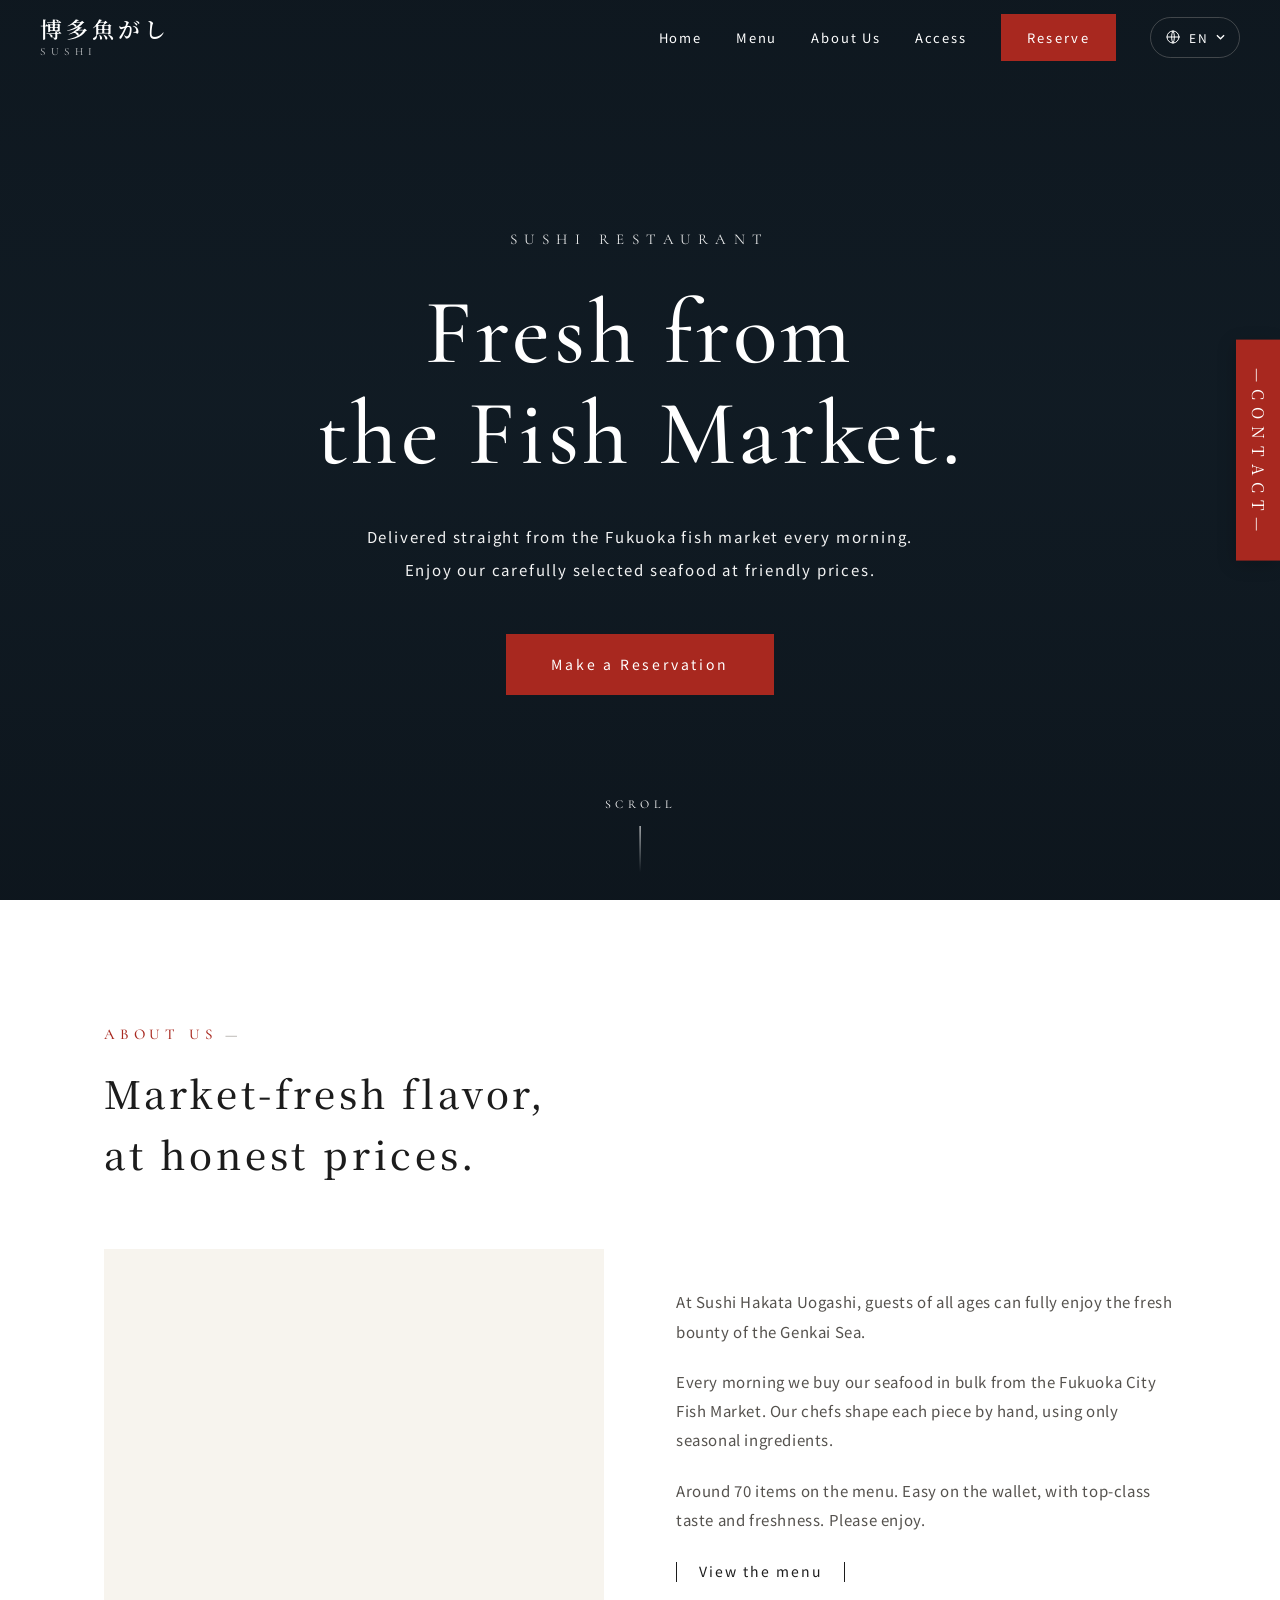
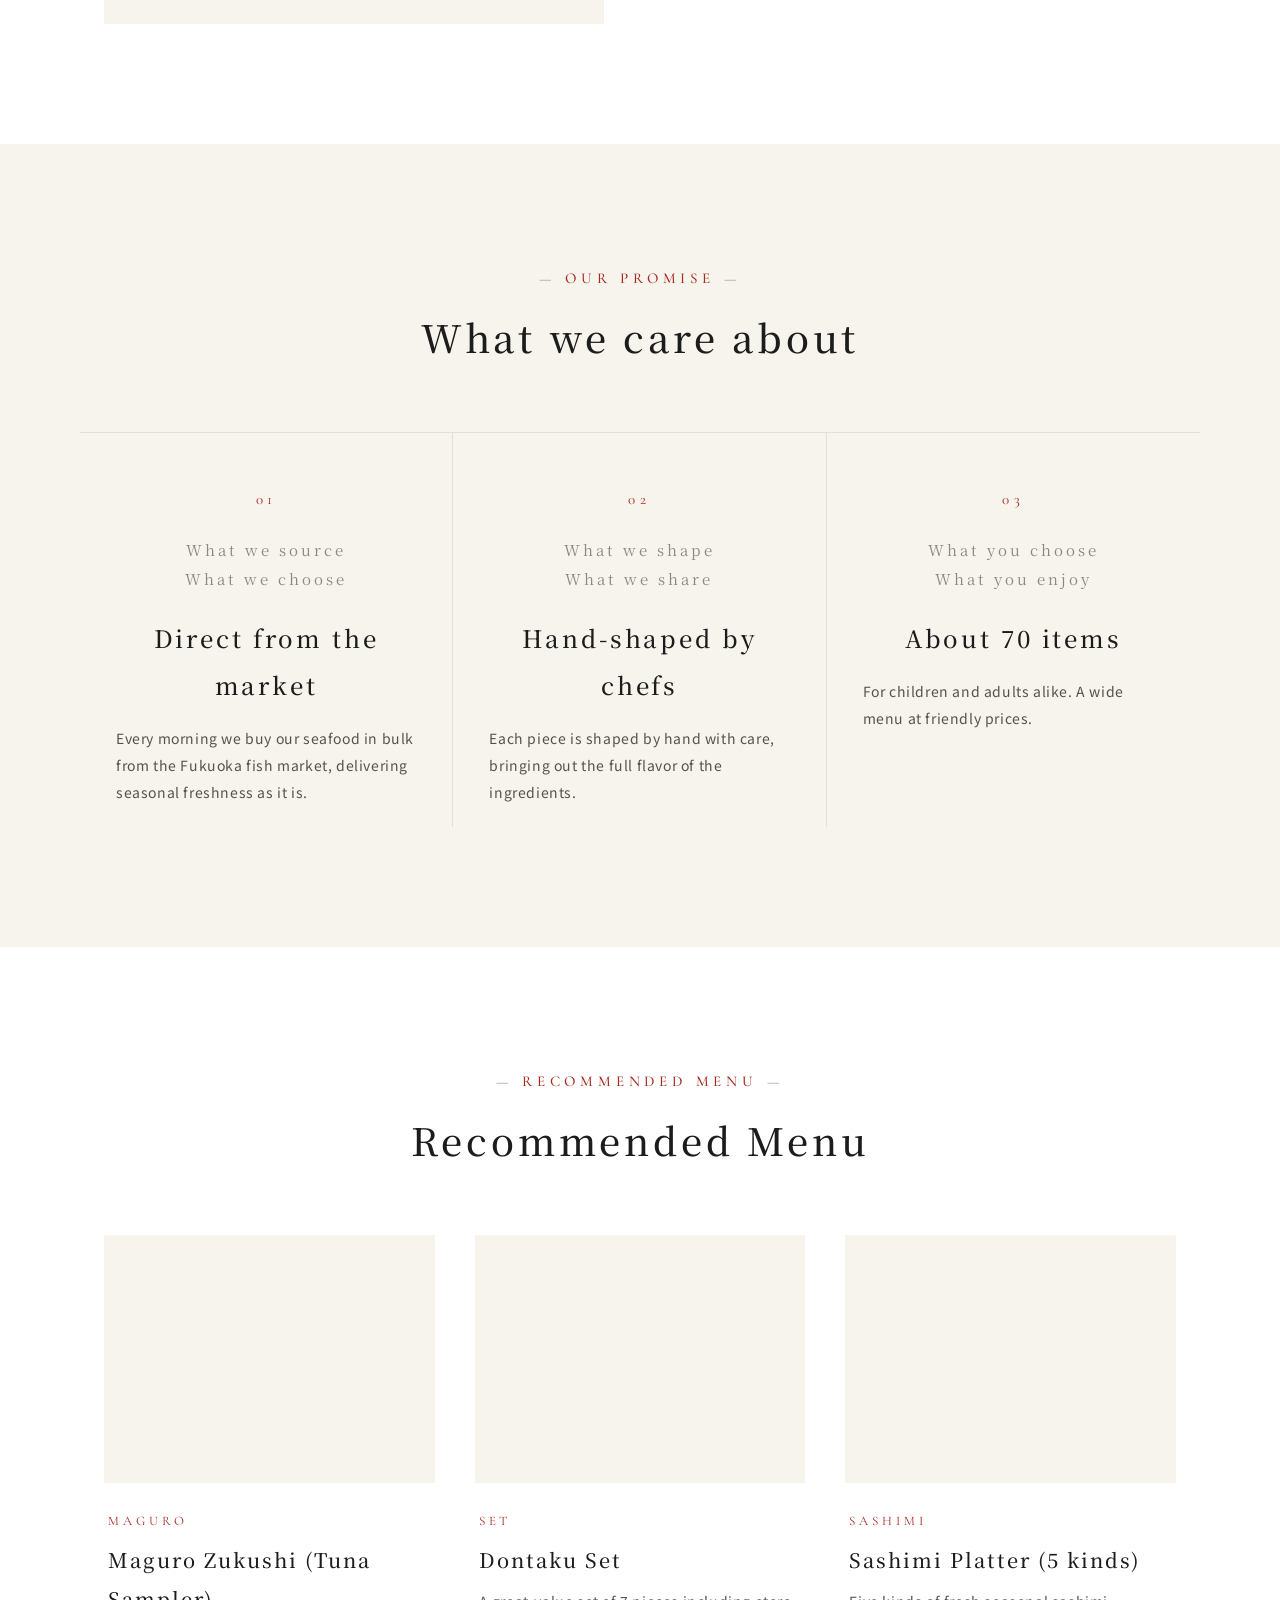
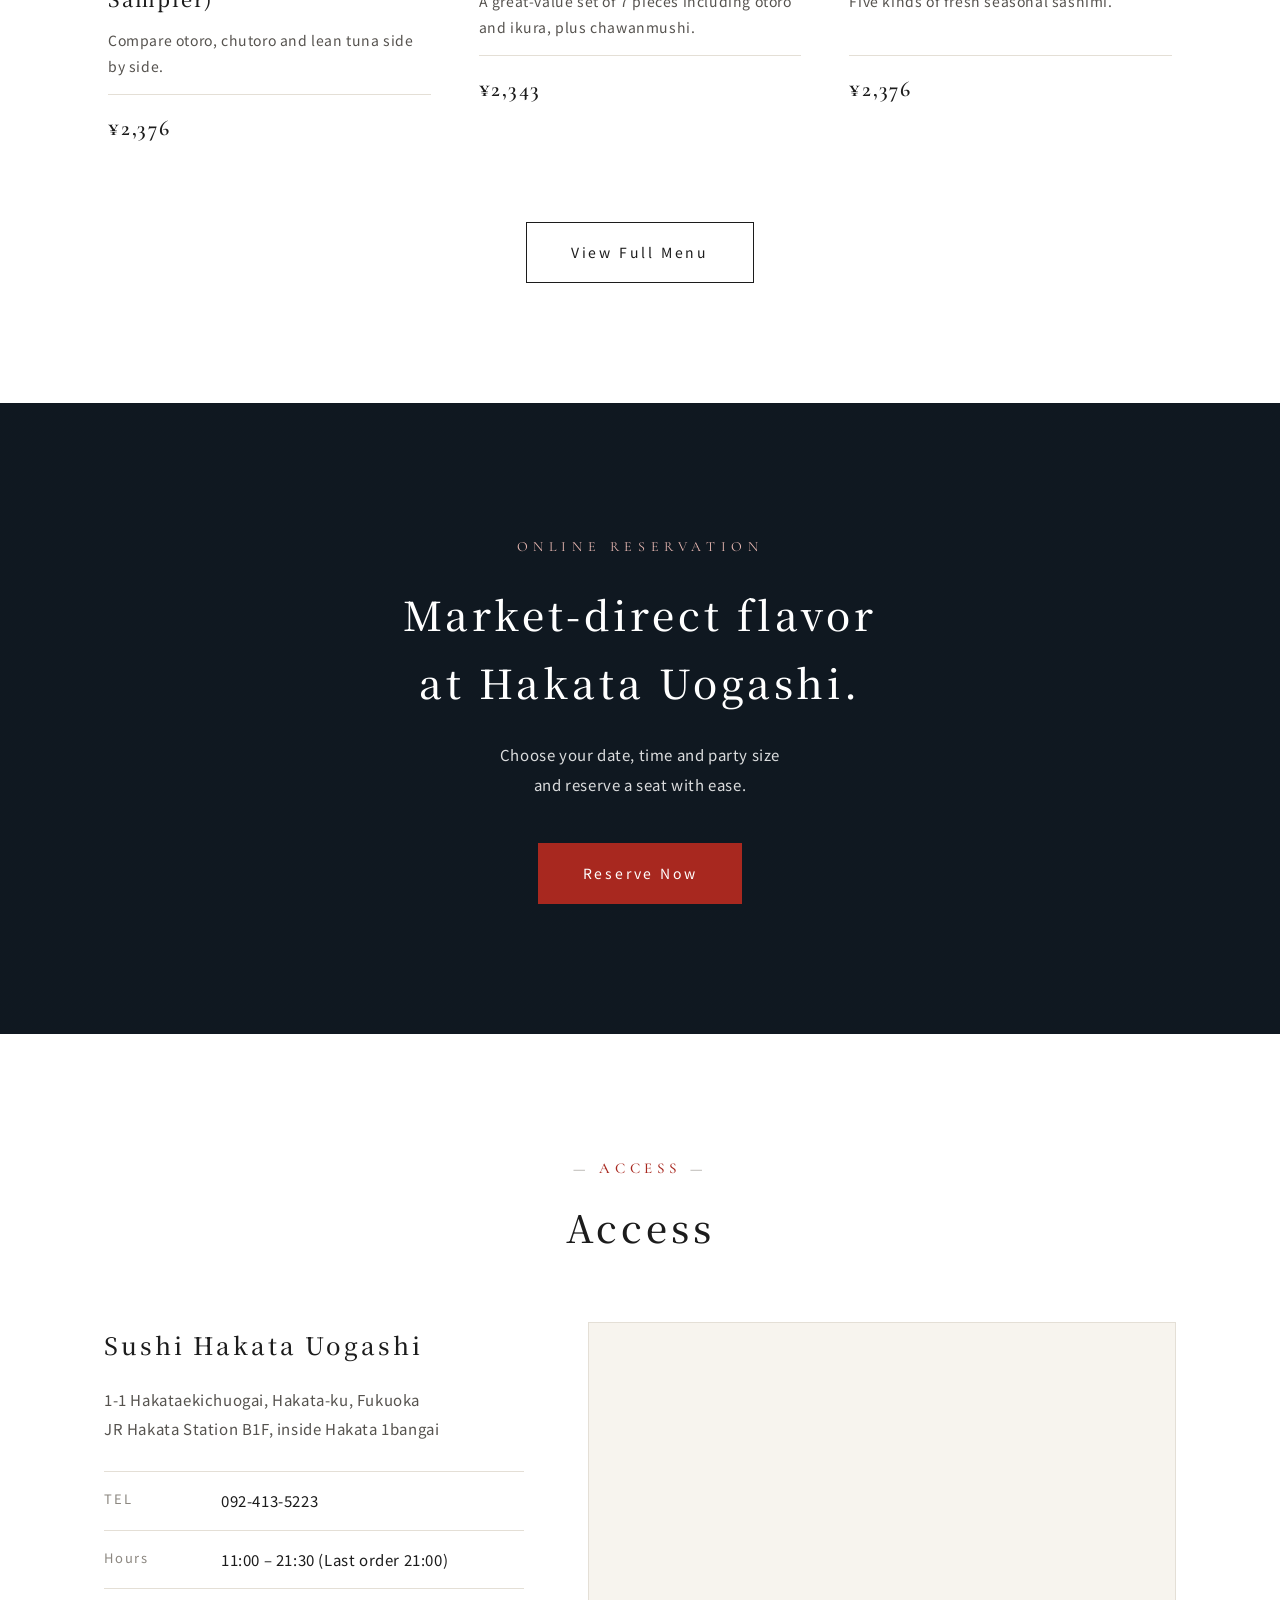
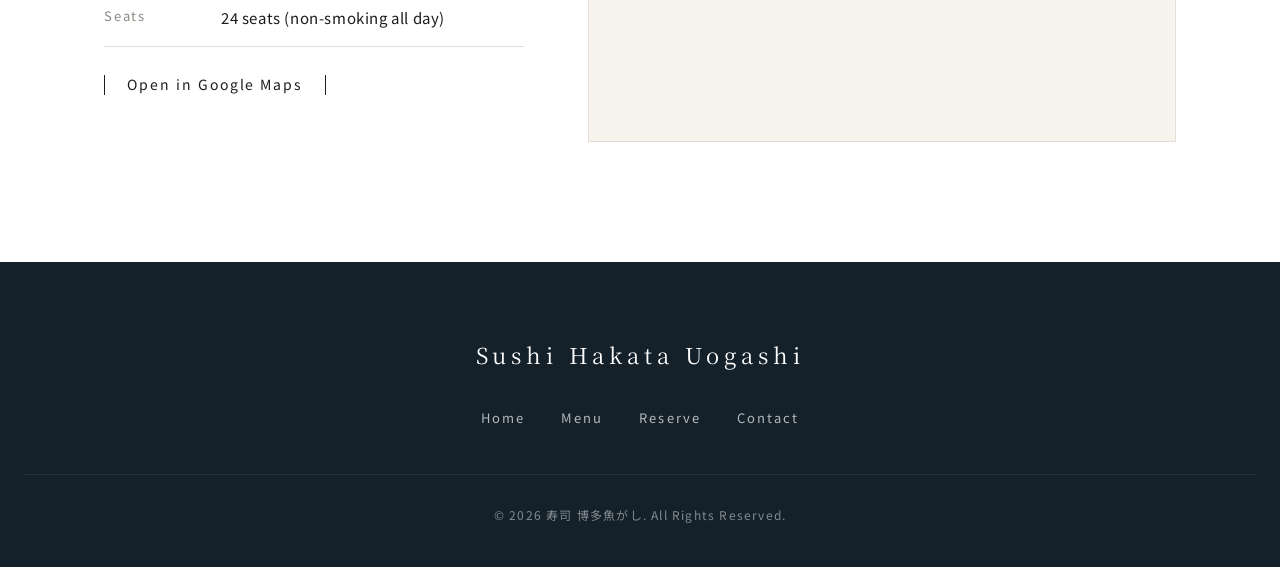
==== index.html @ c87b9758 "restaurant file" ====
<!DOCTYPE html>
<html lang="ja">

<head>
    <meta charset="UTF-8">
    <meta name="viewport" content="width=device-width, initial-scale=1.0">

    <title>寿司 博多魚がし | 博多1番街</title>
    <meta name="description" content="毎朝、福岡市魚市場から直送。JR博多駅 博多1番街の寿司 博多魚がし。">

    <link rel="preconnect" href="https://fonts.googleapis.com">
    <link rel="preconnect" href="https://fonts.gstatic.com" crossorigin>
    <link
        href="https://fonts.googleapis.com/css2?family=Cormorant+Garamond:wght@400;500;600&family=Noto+Sans+JP:wght@300;400;500;700&family=Noto+Serif+JP:wght@400;500;600&display=swap"
        rel="stylesheet">

    <link rel="stylesheet" href="css/style.css">
    <style>
        .hero {
            background-image: url(/60e7265a-cf61-4b91-a606-9f6376a3b855.png);
            background-size: cover;
            background-position: center;
        }
    </style>
</head>

<body class="home">

    <!-- =========================
         Header
    ========================== -->
    <header class="header">

        <div class="logo">
            <a href="index.html">
                <span class="logo-main">博多魚がし</span>
                <span class="logo-sub">SUSHI</span>
            </a>
        </div>

        <button class="nav-toggle" id="nav-toggle" type="button" aria-expanded="false" aria-controls="site-nav"
            aria-label="Menu">
            <span></span><span></span><span></span>
        </button>

        <nav class="nav" id="site-nav">

            <a href="index.html" data-i18n="nav.home">ホーム</a>

            <a href="menu.html" data-i18n="nav.menu">メニュー</a>

            <a href="#about" data-i18n="nav.about">私たちについて</a>

            <a href="#access" data-i18n="nav.access">アクセス</a>

            <a href="reservation.html" class="nav-reservation" data-i18n="nav.reservation">予約する</a>

            <!-- Language switcher -->
            <div class="lang-switcher" id="lang-switcher">
                <button class="lang-btn" type="button" aria-haspopup="true" aria-expanded="false"
                    data-i18n-aria="lang.label" aria-label="言語を選択">
                    <svg class="lang-icon" viewBox="0 0 24 24" width="16" height="16" fill="none"
                        stroke="currentColor" stroke-width="1.5" stroke-linecap="round" stroke-linejoin="round"
                        aria-hidden="true">
                        <circle cx="12" cy="12" r="9" />
                        <path d="M3 12h18" />
                        <path d="M12 3c2.8 3 2.8 15 0 18M12 3c-2.8 3-2.8 15 0 18" />
                    </svg>
                    <span id="lang-current">JA</span>
                    <svg class="lang-caret" viewBox="0 0 10 6" width="9" height="6" fill="none" stroke="currentColor"
                        stroke-width="1.4" aria-hidden="true">
                        <path d="M1 1l4 4 4-4" />
                    </svg>
                </button>
                <ul class="lang-menu" role="list">
                    <li><button type="button" data-lang="ja" lang="ja">日本語</button></li>
                    <li><button type="button" data-lang="en" lang="en">English</button></li>
                    <li><button type="button" data-lang="zh" lang="zh-CN">中文</button></li>
                    <li><button type="button" data-lang="ko" lang="ko">한국어</button></li>
                </ul>
            </div>

        </nav>

    </header>


    <main>

        <!-- =========================
             Hero
        ========================== -->
        <section class="hero">

            <div class="hero-overlay"></div>

            <div class="hero-content">

                <p class="hero-subtitle" data-i18n="hero.sub">SUSHI RESTAURANT</p>

                <h1>Fresh from<br>the Fish Market.</h1>

                <p class="hero-description" data-i18n="hero.desc">
                    毎朝、福岡市魚市場から直送。<br>自慢の厳選ネタをお手軽価格でお楽しみください。
                </p>

                <a href="reservation.html" class="btn btn-primary" data-i18n="hero.cta">ご予約はこちら</a>

            </div>

            <a href="#about" class="hero-scroll" aria-label="Scroll">
                <span data-i18n="hero.scroll">SCROLL</span>
                <i></i>
            </a>

        </section>


        <!-- =========================
             About
        ========================== -->
        <section id="about" class="about section">

            <div class="section-title reveal">
                <p>ABOUT US</p>
                <h2 data-i18n="about.title">魚市場直送の味を、<br>お手軽価格で。</h2>
            </div>

            <div class="about-content">

                <div class="about-image reveal">
                    <img onerror="this.style.visibility='hidden'"
                        src="https://www.hakata-1bangai.com/data/shops/13/13_2_m.jpg" alt="寿司 博多魚がし">
                </div>

                <div class="about-text reveal">

                    <p data-i18n="about.p1">寿司 博多魚がしでは、新鮮な玄海の幸をお子様から大人の方まで存分に堪能していただけます。</p>

                    <p data-i18n="about.p2">毎朝“福岡市魚市場”から魚貝類を一括仕入れ。旬のネタ・素材にこだわって、職人が一つ一つ手で握ります。</p>

                    <p data-i18n="about.p3">メニューは約70種類。お値段はお手軽に、味や鮮度はもちろん一級品。ぜひご賞味ください。</p>

                    <a href="menu.html" class="text-link"><span data-i18n="about.link">メニューを見る</span></a>

                </div>

            </div>

        </section>


        <!-- =========================
             Our Promise (3 points)
        ========================== -->
        <section class="promise section">

            <div class="section-title center reveal">
                <p data-i18n="point.label">OUR PROMISE</p>
                <h2 data-i18n="point.title">私たちのこだわり</h2>
            </div>

            <div class="promise-list">

                <article class="promise-item reveal">
                    <span class="promise-no">01</span>
                    <p class="promise-catch" data-i18n="point1.catch">仕入れるもの<br>選び抜くもの</p>
                    <h3 data-i18n="point1.title">市場直送</h3>
                    <p class="promise-text" data-i18n="point1.text">毎朝、福岡市魚市場から魚貝類を一括仕入れ。旬の鮮度をそのままお届けします。</p>
                </article>

                <article class="promise-item reveal">
                    <span class="promise-no">02</span>
                    <p class="promise-catch" data-i18n="point2.catch">握るもの<br>伝えるもの</p>
                    <h3 data-i18n="point2.title">職人の手握り</h3>
                    <p class="promise-text" data-i18n="point2.text">一貫一貫、職人が心を込めて手で握ります。素材の味を最大限に引き出します。</p>
                </article>

                <article class="promise-item reveal">
                    <span class="promise-no">03</span>
                    <p class="promise-catch" data-i18n="point3.catch">選べるもの<br>楽しめるもの</p>
                    <h3 data-i18n="point3.title">約70種類</h3>
                    <p class="promise-text" data-i18n="point3.text">お子様から大人まで。お手軽な価格で、豊富なメニューをお楽しみいただけます。</p>
                </article>

            </div>

        </section>


        <!-- =========================
             Recommended Menu
        ========================== -->
        <section class="menu-preview section">

            <div class="section-title center reveal">
                <p data-i18n="menu.label">RECOMMENDED MENU</p>
                <h2 data-i18n="menu.title">おすすめメニュー</h2>
            </div>

            <div class="menu-cards">

                <!-- Menu 1 -->
                <article class="menu-card reveal">
                    <div class="menu-image">
                        <img onerror="this.style.visibility='hidden'"
                            src="https://www.hakata-1bangai.com/data/recommends/225/225_1_l.jpg" alt="Maguro Zukushi">
                    </div>
                    <div class="menu-info">
                        <span class="menu-category">MAGURO</span>
                        <h3 data-i18n="menu1.name">まぐろづくし</h3>
                        <p data-i18n="menu1.desc">大とろ、中とろ、まぐろを食べ比べ。</p>
                        <span class="price">¥2,376</span>
                    </div>
                </article>

                <!-- Menu 2 -->
                <article class="menu-card reveal">
                    <div class="menu-image">
                        <img onerror="this.style.visibility='hidden'"
                            src="https://www.hakata-1bangai.com/data/recommends/296/296_1_l.jpg" alt="Dontaku Set">
                    </div>
                    <div class="menu-info">
                        <span class="menu-category">SET</span>
                        <h3 data-i18n="menu2.name">どんたくセット</h3>
                        <p data-i18n="menu2.desc">大トロやイクラなど7貫と茶わん蒸しのお得なセット。</p>
                        <span class="price">¥2,343</span>
                    </div>
                </article>

                <!-- Menu 3 -->
                <article class="menu-card reveal">
                    <div class="menu-image">
                        <img onerror="this.style.visibility='hidden'"
                            src="https://www.hakata-1bangai.com/data/recommends/227/227_1_l.jpg" alt="Sashimi 5 Pieces">
                    </div>
                    <div class="menu-info">
                        <span class="menu-category">SASHIMI</span>
                        <h3 data-i18n="menu3.name">刺身5点盛り</h3>
                        <p data-i18n="menu3.desc">旬の新鮮なお刺身を5種盛り合わせました。</p>
                        <span class="price">¥2,376</span>
                    </div>
                </article>

            </div>

            <div class="center-button reveal">
                <a href="menu.html" class="btn btn-secondary" data-i18n="menu.cta">すべてのメニューを見る</a>
            </div>

        </section>


        <!-- =========================
             Reservation CTA
        ========================== -->
        <section class="reservation-banner">

            <div class="reservation-banner-content reveal">

                <p class="eyebrow" data-i18n="rsv.label">ONLINE RESERVATION</p>

                <h2 data-i18n="rsv.title">魚市場直送の味を<br>博多魚がしで。</h2>

                <p class="reservation-text" data-i18n="rsv.text">
                    ご希望の日付・時間・人数から<br>簡単にお席をご予約いただけます。
                </p>

                <a href="reservation.html" class="btn btn-primary" data-i18n="rsv.cta">今すぐ予約する</a>

            </div>

        </section>


        <!-- =========================
             Access
        ========================== -->
        <section id="access" class="access section">

            <div class="section-title center reveal">
                <p>ACCESS</p>
                <h2 data-i18n="access.title">アクセス</h2>
            </div>

            <div class="access-content">

                <div class="access-info reveal">

                    <h3 data-i18n="access.name">寿司 博多魚がし</h3>

                    <p data-i18n="access.address">福岡県福岡市博多区博多駅中央街1-1<br>JR博多駅 B1F 博多1番街内</p>

                    <dl class="access-list">
                        <div>
                            <dt data-i18n="access.tel">TEL</dt>
                            <dd><a href="tel:0924135223">092-413-5223</a></dd>
                        </div>
                        <div>
                            <dt data-i18n="access.hours.label">営業時間</dt>
                            <dd data-i18n="access.hours">11:00 ～ 21:30（L.O. 21:00）</dd>
                        </div>
                        <div>
                            <dt data-i18n="access.seats.label">席数</dt>
                            <dd data-i18n="access.seats">24席（終日禁煙）</dd>
                        </div>
                    </dl>

                    <a class="text-link" target="_blank" rel="noopener"
                        href="https://www.google.com/maps/search/?api=1&query=%E7%A6%8F%E5%B2%A1%E7%9C%8C%E7%A6%8F%E5%B2%A1%E5%B8%82%E5%8D%9A%E5%A4%9A%E5%8C%BA%E5%8D%9A%E5%A4%9A%E9%A7%85%E4%B8%AD%E5%A4%AE%E8%A1%971-1%20%E5%8D%9A%E5%A4%9A1%E7%95%AA%E8%A1%97">
                        <span data-i18n="access.mapLink">Googleマップで開く</span>
                    </a>

                </div>

                <!-- Google Map (src is set/refreshed by js/i18n.js; the src below is the initial fallback) -->
                <div class="map-wrap reveal">
                    <iframe id="map-frame" title="寿司 博多魚がしの地図" loading="lazy"
                        referrerpolicy="no-referrer-when-downgrade" allowfullscreen
                        src="https://maps.google.com/maps?q=%E7%A6%8F%E5%B2%A1%E7%9C%8C%E7%A6%8F%E5%B2%A1%E5%B8%82%E5%8D%9A%E5%A4%9A%E5%8C%BA%E5%8D%9A%E5%A4%9A%E9%A7%85%E4%B8%AD%E5%A4%AE%E8%A1%971-1%20%E5%8D%9A%E5%A4%9A1%E7%95%AA%E8%A1%97&hl=ja&z=17&output=embed"></iframe>
                </div>

            </div>

        </section>

    </main>


    <!-- =========================
         Footer
    ========================== -->
    <footer class="footer">

        <div class="footer-logo" data-i18n="footer.name">寿司 博多魚がし</div>

        <div class="footer-links">
            <a href="index.html" data-i18n="footer.home">ホーム</a>
            <a href="menu.html" data-i18n="footer.menu">メニュー</a>
            <a href="reservation.html" data-i18n="footer.reservation">予約</a>
            <a href="contact.html" data-i18n="footer.contactLink">お問い合わせ</a>
        </div>


        <p class="copyright">© 2026 寿司 博多魚がし. All Rights Reserved.</p>

    </footer>

    <!-- Fixed vertical contact tab (stays on the right while scrolling) -->
    <a href="contact.html" class="side-contact" data-i18n="footer.vertical">ーお問い合わせー</a>

    <script src="js/i18n.js"></script>
</body>

</html>
---- css/style.css ----
/* =========================================================
   寿司 博多魚がし — style.css
   Design cues: calm white space, thin refined type, centered
   section headings with an English caption, two-line catch
   phrases, bordered text links (inspired by shushi1023.com)
========================================================= */

:root {
    --ink: #1c1c1c;
    --ink-soft: #55524e;
    --muted: #8c8780;
    --paper: #ffffff;
    --paper-warm: #f7f4ee;
    --line: #e4dfd6;
    --accent: #a8281f;
    --accent-dark: #861e17;
    --navy: #14212b;

    --serif: "Noto Serif JP", "Songti SC", "Noto Serif SC", "Batang", serif;
    --sans: "Noto Sans JP", "PingFang SC", "Microsoft YaHei", "Malgun Gothic", "Hiragino Sans", sans-serif;
    --latin: "Cormorant Garamond", "Noto Serif JP", serif;

    --header-h: 76px;
    --maxw: 1120px;
}

/* ---------- Reset ---------- */
*,
*::before,
*::after {
    box-sizing: border-box;
}

html {
    scroll-behavior: smooth;
    scroll-padding-top: calc(var(--header-h) + 8px);
}

body {
    margin: 0;
    font-family: var(--sans);
    font-weight: 400;
    font-size: 15px;
    line-height: 1.95;
    letter-spacing: 0.04em;
    color: var(--ink);
    background: var(--paper);
    -webkit-font-smoothing: antialiased;
    text-rendering: optimizeLegibility;
}

img {
    max-width: 100%;
    display: block;
}

a {
    color: inherit;
    text-decoration: none;
}

h1,
h2,
h3,
p,
dl,
dd,
ul {
    margin: 0;
}

ul {
    padding: 0;
    list-style: none;
}

button {
    font: inherit;
    color: inherit;
}

:focus-visible {
    outline: 2px solid var(--accent);
    outline-offset: 3px;
}

/* ---------- Layout helpers ---------- */
.section {
    padding: 120px 24px;
    max-width: var(--maxw);
    margin: 0 auto;
}

.center {
    text-align: center;
}

.section-title {
    margin-bottom: 64px;
}

.section-title p {
    font-family: var(--latin);
    font-size: 15px;
    font-weight: 500;
    letter-spacing: 0.32em;
    color: var(--accent);
    margin-bottom: 14px;
}

.section-title p::before,
.section-title p::after {
    content: "—";
    margin: 0 0.6em;
    color: var(--muted);
    font-weight: 300;
}

.section-title:not(.center) p::before {
    display: none;
}

.section-title h2 {
    font-family: var(--serif);
    font-weight: 500;
    font-size: clamp(26px, 3.4vw, 38px);
    line-height: 1.6;
    letter-spacing: 0.1em;
}

/* ---------- Buttons / links ---------- */
.btn {
    display: inline-block;
    padding: 16px 44px;
    font-size: 14px;
    letter-spacing: 0.2em;
    border: 1px solid transparent;
    transition: background 0.3s, color 0.3s, border-color 0.3s;
    cursor: pointer;
}

.btn-primary {
    background: var(--accent);
    color: #fff;
    border-color: var(--accent);
}

.btn-primary:hover {
    background: var(--accent-dark);
    border-color: var(--accent-dark);
}

.btn-secondary {
    background: transparent;
    color: var(--ink);
    border-color: var(--ink);
}

.btn-secondary:hover {
    background: var(--ink);
    color: #fff;
}

/* bordered "| ... |" style link (as on shushi1023.com) */
.text-link {
    display: inline-block;
    margin-top: 28px;
    padding: 0 22px;
    font-size: 14px;
    letter-spacing: 0.14em;
    border-left: 1px solid var(--ink);
    border-right: 1px solid var(--ink);
    line-height: 1.4;
    transition: color 0.3s, border-color 0.3s;
}

.text-link:hover {
    color: var(--accent);
    border-color: var(--accent);
}

/* =========================================================
   Header
========================================================= */
.header {
    position: sticky;
    top: 0;
    z-index: 100;
    height: var(--header-h);
    padding: 0 40px;
    display: flex;
    align-items: center;
    justify-content: space-between;
    background: rgba(255, 255, 255, 0.96);
    border-bottom: 1px solid var(--line);
    transition: background 0.35s, border-color 0.35s, color 0.35s, box-shadow 0.35s;
}

.logo a {
    display: flex;
    flex-direction: column;
    align-items: flex-start;
    line-height: 1.1;
}

.logo-main {
    font-family: var(--serif);
    font-weight: 600;
    font-size: 22px;
    letter-spacing: 0.18em;
}

.logo-sub {
    font-family: var(--latin);
    font-size: 11px;
    letter-spacing: 0.5em;
    color: var(--accent);
    margin-top: 4px;
}

.nav {
    display: flex;
    align-items: center;
    gap: 34px;
    font-size: 13px;
    letter-spacing: 0.14em;
}

.nav>a:not(.nav-reservation) {
    position: relative;
    padding: 6px 0;
}

.nav>a:not(.nav-reservation)::after {
    content: "";
    position: absolute;
    left: 0;
    bottom: 0;
    width: 100%;
    height: 1px;
    background: currentColor;
    transform: scaleX(0);
    transform-origin: left;
    transition: transform 0.3s;
}

.nav>a:not(.nav-reservation):hover::after {
    transform: scaleX(1);
}

.nav-reservation {
    padding: 11px 26px;
    background: var(--accent);
    color: #fff;
    letter-spacing: 0.18em;
    transition: background 0.3s;
}

.nav-reservation:hover {
    background: var(--accent-dark);
}

/* Transparent header over the hero on the home page */
.home .header {
    position: fixed;
    left: 0;
    right: 0;
    background: transparent;
    border-bottom-color: transparent;
    color: #fff;
}

.home .header .logo-sub {
    color: rgba(255, 255, 255, 0.75);
}

.home .header.scrolled,
.home .header.nav-open {
    background: rgba(255, 255, 255, 0.96);
    border-bottom-color: var(--line);
    color: var(--ink);
    box-shadow: 0 1px 14px rgba(0, 0, 0, 0.05);
}

.home .header.scrolled .logo-sub,
.home .header.nav-open .logo-sub {
    color: var(--accent);
}

/* ---------- Language switcher ---------- */
.lang-switcher {
    position: relative;
}

.lang-btn {
    display: inline-flex;
    align-items: center;
    gap: 8px;
    padding: 8px 14px;
    background: transparent;
    border: 1px solid currentColor;
    border-color: rgba(128, 128, 128, 0.45);
    border-radius: 999px;
    font-size: 12px;
    letter-spacing: 0.12em;
    cursor: pointer;
    transition: border-color 0.3s, background 0.3s;
}

.lang-btn:hover {
    border-color: currentColor;
}

.lang-caret {
    transition: transform 0.25s;
}

.lang-switcher.open .lang-caret {
    transform: rotate(180deg);
}

.lang-menu {
    position: absolute;
    top: calc(100% + 12px);
    right: 0;
    min-width: 150px;
    padding: 8px 0;
    background: #fff;
    color: var(--ink);
    border: 1px solid var(--line);
    box-shadow: 0 14px 40px rgba(0, 0, 0, 0.12);
    opacity: 0;
    visibility: hidden;
    transform: translateY(-6px);
    transition: opacity 0.2s, transform 0.2s, visibility 0.2s;
}

.lang-switcher.open .lang-menu {
    opacity: 1;
    visibility: visible;
    transform: none;
}

.lang-menu button {
    display: flex;
    align-items: center;
    justify-content: space-between;
    width: 100%;
    padding: 10px 20px;
    background: none;
    border: 0;
    text-align: left;
    font-size: 14px;
    letter-spacing: 0.1em;
    cursor: pointer;
}

.lang-menu button:hover {
    background: var(--paper-warm);
}

.lang-menu button[aria-current="true"] {
    color: var(--accent);
    font-weight: 500;
}

.lang-menu button[aria-current="true"]::after {
    content: "";
    width: 6px;
    height: 6px;
    border-radius: 50%;
    background: var(--accent);
}

/* Mobile nav toggle */
.nav-toggle {
    display: none;
    width: 44px;
    height: 44px;
    padding: 0;
    background: none;
    border: 0;
    cursor: pointer;
    position: relative;
}

.nav-toggle span {
    position: absolute;
    left: 10px;
    right: 10px;
    height: 1px;
    background: currentColor;
    transition: transform 0.3s, opacity 0.3s, top 0.3s;
}

.nav-toggle span:nth-child(1) {
    top: 15px;
}

.nav-toggle span:nth-child(2) {
    top: 22px;
}

.nav-toggle span:nth-child(3) {
    top: 29px;
}

.nav-open .nav-toggle span:nth-child(1) {
    top: 22px;
    transform: rotate(45deg);
}

.nav-open .nav-toggle span:nth-child(2) {
    opacity: 0;
}

.nav-open .nav-toggle span:nth-child(3) {
    top: 22px;
    transform: rotate(-45deg);
}

/* =========================================================
   Hero
========================================================= */
.hero {
    position: relative;
    min-height: 100vh;
    min-height: 100svh;
    display: flex;
    align-items: center;
    justify-content: center;
    text-align: center;
    color: #fff;
    background-color: var(--navy);
    overflow: hidden;
}

.hero-overlay {
    position: absolute;
    inset: 0;
    background:
        linear-gradient(180deg, rgba(10, 16, 22, 0.55) 0%, rgba(10, 16, 22, 0.35) 45%, rgba(10, 16, 22, 0.65) 100%);
}

.hero-content {
    position: relative;
    z-index: 1;
    padding: 120px 24px 100px;
    max-width: 820px;
}

.hero-subtitle {
    font-family: var(--latin);
    font-size: 15px;
    letter-spacing: 0.5em;
    margin-bottom: 28px;
    opacity: 0.9;
}

.hero h1 {
    font-family: var(--latin);
    font-weight: 500;
    font-size: clamp(44px, 8vw, 92px);
    line-height: 1.1;
    letter-spacing: 0.04em;
    margin-bottom: 36px;
}

.hero-description {
    font-size: 15px;
    line-height: 2.2;
    letter-spacing: 0.12em;
    margin-bottom: 48px;
    opacity: 0.95;
}

.hero-scroll {
    position: absolute;
    left: 50%;
    bottom: 28px;
    transform: translateX(-50%);
    z-index: 1;
    display: flex;
    flex-direction: column;
    align-items: center;
    gap: 10px;
    font-family: var(--latin);
    font-size: 12px;
    letter-spacing: 0.4em;
    color: #fff;
}

.hero-scroll i {
    display: block;
    width: 1px;
    height: 46px;
    background: linear-gradient(#fff, rgba(255, 255, 255, 0));
    animation: scrollLine 2s ease-in-out infinite;
    transform-origin: top;
}

@keyframes scrollLine {
    0% {
        transform: scaleY(0);
    }

    50% {
        transform: scaleY(1);
    }

    100% {
        transform: scaleY(1);
        opacity: 0;
    }
}

/* =========================================================
   About
========================================================= */
.about-content {
    display: grid;
    grid-template-columns: 1fr 1fr;
    gap: 72px;
    align-items: center;
}

.about-image {
    background: var(--paper-warm);
    aspect-ratio: 4 / 3;
    overflow: hidden;
}

.about-image img {
    width: 100%;
    height: 100%;
    object-fit: cover;
}

.about-text p+p {
    margin-top: 1.4em;
}

.about-text p {
    color: var(--ink-soft);
}

/* =========================================================
   Promise (3 points) — two-line catch phrases
========================================================= */
.promise {
    max-width: none;
    background: var(--paper-warm);
}

.promise>* {
    max-width: var(--maxw);
    margin-left: auto;
    margin-right: auto;
}

.promise-list {
    display: grid;
    grid-template-columns: repeat(3, 1fr);
    gap: 0;
    border-top: 1px solid var(--line);
}

.promise-item {
    padding: 52px 36px 20px;
    text-align: center;
    border-right: 1px solid var(--line);
}

.promise-item:last-child {
    border-right: 0;
}

.promise-no {
    display: block;
    font-family: var(--latin);
    font-size: 15px;
    letter-spacing: 0.3em;
    color: var(--accent);
    margin-bottom: 22px;
}

.promise-catch {
    font-family: var(--serif);
    font-size: 15px;
    line-height: 1.9;
    letter-spacing: 0.2em;
    color: var(--muted);
    margin-bottom: 22px;
}

.promise-item h3 {
    font-family: var(--serif);
    font-weight: 500;
    font-size: 24px;
    letter-spacing: 0.12em;
    margin-bottom: 16px;
}

.promise-text {
    font-size: 14px;
    color: var(--ink-soft);
    text-align: left;
}

/* =========================================================
   Menu preview
========================================================= */
.menu-cards {
    display: grid;
    grid-template-columns: repeat(3, 1fr);
    gap: 40px;
}

.menu-card {
    background: var(--paper);
}

.menu-image {
    aspect-ratio: 4 / 3;
    background: var(--paper-warm);
    overflow: hidden;
}

.menu-image img {
    width: 100%;
    height: 100%;
    object-fit: cover;
    transition: transform 0.8s ease;
}

.menu-card:hover .menu-image img {
    transform: scale(1.05);
}

.menu-info {
    padding: 26px 4px 0;
}

.menu-category {
    display: block;
    font-family: var(--latin);
    font-size: 13px;
    letter-spacing: 0.3em;
    color: var(--accent);
    margin-bottom: 6px;
}

.menu-info h3 {
    font-family: var(--serif);
    font-weight: 500;
    font-size: 20px;
    letter-spacing: 0.1em;
    margin-bottom: 10px;
}

.menu-info p {
    font-size: 14px;
    color: var(--ink-soft);
    line-height: 1.85;
    margin-bottom: 14px;
    min-height: 3.7em;
}

.price {
    display: inline-block;
    font-family: var(--latin);
    font-size: 22px;
    font-weight: 600;
    letter-spacing: 0.08em;
    padding-top: 12px;
    border-top: 1px solid var(--line);
    width: 100%;
}

.center-button {
    text-align: center;
    margin-top: 72px;
}

/* =========================================================
   Reservation banner
========================================================= */
.reservation-banner {
    position: relative;
    padding: 130px 24px;
    text-align: center;
    color: #fff;
    background:
        linear-gradient(rgba(14, 22, 30, 0.82), rgba(14, 22, 30, 0.82)),
        var(--navy);
}

.reservation-banner-content {
    max-width: 720px;
    margin: 0 auto;
}

.reservation-banner .eyebrow {
    font-family: var(--latin);
    letter-spacing: 0.4em;
    font-size: 14px;
    color: #e9b9b3;
    margin-bottom: 20px;
}

.reservation-banner h2 {
    font-family: var(--serif);
    font-weight: 500;
    font-size: clamp(26px, 3.6vw, 40px);
    line-height: 1.7;
    letter-spacing: 0.1em;
    margin-bottom: 24px;
}

.reservation-text {
    color: rgba(255, 255, 255, 0.85);
    margin-bottom: 44px;
}

/* =========================================================
   Access + Map
========================================================= */
.access-content {
    display: grid;
    grid-template-columns: 5fr 7fr;
    gap: 64px;
    align-items: stretch;
}

.access-info h3 {
    font-family: var(--serif);
    font-weight: 500;
    font-size: 24px;
    letter-spacing: 0.12em;
    margin-bottom: 16px;
}

.access-info>p {
    color: var(--ink-soft);
    margin-bottom: 28px;
}

.access-list>div {
    display: grid;
    grid-template-columns: 7em 1fr;
    gap: 12px;
    padding: 14px 0;
    border-top: 1px solid var(--line);
}

.access-list>div:last-child {
    border-bottom: 1px solid var(--line);
}

.access-list dt {
    font-size: 13px;
    color: var(--muted);
    letter-spacing: 0.14em;
}

.access-list dd a:hover {
    color: var(--accent);
}

.map-wrap {
    position: relative;
    min-height: 420px;
    background: var(--paper-warm);
    border: 1px solid var(--line);
}

.map-wrap iframe {
    position: absolute;
    inset: 0;
    width: 100%;
    height: 100%;
    border: 0;
    filter: grayscale(0.25) contrast(1.02);
}

/* =========================================================
   Footer
========================================================= */
.footer {
    padding: 72px 24px 40px;
    text-align: center;
    background: var(--navy);
    color: rgba(255, 255, 255, 0.85);
}

.footer-logo {
    font-family: var(--serif);
    font-size: 22px;
    letter-spacing: 0.22em;
    color: #fff;
    margin-bottom: 28px;
}

.footer-links {
    display: flex;
    justify-content: center;
    flex-wrap: wrap;
    gap: 14px 36px;
    font-size: 13px;
    letter-spacing: 0.16em;
    margin-bottom: 44px;
}

.footer-links a {
    opacity: 0.8;
    transition: opacity 0.3s;
}

.footer-links a:hover {
    opacity: 1;
}

.copyright {
    font-size: 12px;
    letter-spacing: 0.1em;
    opacity: 0.55;
    padding-top: 28px;
    border-top: 1px solid rgba(255, 255, 255, 0.14);
}

/* =========================================================
   Reveal on scroll
========================================================= */
.reveal {
    opacity: 0;
    transform: translateY(24px);
    transition: opacity 0.9s ease, transform 0.9s ease;
}

.reveal.in {
    opacity: 1;
    transform: none;
}

@media (prefers-reduced-motion: reduce) {
    html {
        scroll-behavior: auto;
    }

    .reveal {
        opacity: 1;
        transform: none;
        transition: none;
    }

    .hero-scroll i {
        animation: none;
    }
}

/* =========================================================
   Responsive
========================================================= */
@media (max-width: 960px) {
    .header {
        padding: 0 20px;
    }

    .nav-toggle {
        display: block;
    }

    .nav {
        position: absolute;
        top: var(--header-h);
        left: 0;
        right: 0;
        flex-direction: column;
        align-items: stretch;
        gap: 0;
        padding: 8px 24px 28px;
        background: #fff;
        color: var(--ink);
        border-bottom: 1px solid var(--line);
        box-shadow: 0 16px 30px rgba(0, 0, 0, 0.08);
        opacity: 0;
        visibility: hidden;
        transform: translateY(-8px);
        transition: opacity 0.25s, transform 0.25s, visibility 0.25s;
    }

    .nav-open .nav {
        opacity: 1;
        visibility: visible;
        transform: none;
    }

    .nav>a:not(.nav-reservation) {
        padding: 16px 0;
        border-bottom: 1px solid var(--line);
    }

    .nav>a:not(.nav-reservation)::after {
        display: none;
    }

    .nav-reservation {
        margin-top: 20px;
        text-align: center;
    }

    .lang-switcher {
        margin-top: 20px;
    }

    .lang-btn {
        width: 100%;
        justify-content: center;
        padding: 12px 14px;
    }

    .lang-menu {
        position: static;
        margin-top: 8px;
        box-shadow: none;
        display: none;
        opacity: 1;
        visibility: visible;
        transform: none;
    }

    .lang-switcher.open .lang-menu {
        display: block;
    }

    .section {
        padding: 88px 20px;
    }

    .about-content,
    .access-content {
        grid-template-columns: 1fr;
        gap: 40px;
    }

    .promise-list {
        grid-template-columns: 1fr;
    }

    .promise-item {
        border-right: 0;
        border-bottom: 1px solid var(--line);
        padding: 44px 8px 40px;
    }

    .promise-item:last-child {
        border-bottom: 0;
    }

    .menu-cards {
        grid-template-columns: 1fr;
        gap: 48px;
    }

    .menu-info p {
        min-height: 0;
    }

    .map-wrap {
        min-height: 340px;
    }
}

@media (max-width: 480px) {
    body {
        font-size: 14px;
    }

    .logo-main {
        font-size: 19px;
    }

    .hero-description br,
    .reservation-text br {
        display: none;
    }

    .btn {
        padding: 15px 32px;
    }
}

/* =========================================================
   Fixed vertical contact tab (right edge, stays while scrolling)
========================================================= */
.side-contact {
    position: fixed;
    top: 50%;
    right: 0;
    transform: translateY(-50%);
    z-index: 90;
    writing-mode: vertical-rl;
    font-family: var(--serif);
    font-size: 16px;
    letter-spacing: 0.45em;
    line-height: 1;
    color: #fff;
    background: var(--accent);
    padding: 28px 14px 22px;
    box-shadow: -2px 4px 18px rgba(0, 0, 0, 0.18);
    transition: background 0.3s, padding 0.3s;
}

.side-contact:hover {
    background: var(--accent-dark);
    padding-right: 20px;
}

@media (max-width: 640px) {
    .side-contact {
        font-size: 13px;
        padding: 20px 10px 16px;
    }
}

/* =========================================================
   Contact page
========================================================= */
.page-hero {
    padding: 96px 24px 84px;
    text-align: center;
    color: #fff;
    background: var(--navy);
}

.page-hero-label {
    font-family: var(--latin);
    font-size: 15px;
    letter-spacing: 0.5em;
    color: #e9b9b3;
    margin-bottom: 14px;
}

.page-hero h1 {
    font-family: var(--serif);
    font-weight: 500;
    font-size: clamp(28px, 4vw, 42px);
    letter-spacing: 0.2em;
}

.contact-lead {
    text-align: center;
    color: var(--ink-soft);
    margin-bottom: 56px;
}

.contact-tel {
    display: flex;
    flex-direction: column;
    align-items: center;
    gap: 6px;
    padding: 48px 24px;
    margin-bottom: 88px;
    background: var(--paper-warm);
    border-top: 1px solid var(--line);
    border-bottom: 1px solid var(--line);
}

.contact-tel-label {
    font-family: var(--latin);
    font-size: 14px;
    letter-spacing: 0.4em;
    color: var(--accent);
}

.contact-tel-number {
    font-family: var(--latin);
    font-weight: 500;
    font-size: clamp(38px, 7vw, 64px);
    letter-spacing: 0.08em;
    line-height: 1.2;
    transition: color 0.3s;
}

.contact-tel-number:hover {
    color: var(--accent);
}

.contact-tel-hours {
    font-size: 14px;
    letter-spacing: 0.14em;
    color: var(--ink-soft);
}

.contact-cta {
    text-align: center;
    margin-top: 88px;
}

.contact-cta p {
    color: var(--ink-soft);
    margin-bottom: 28px;
}

.contact-cta .text-link {
    display: block;
    width: fit-content;
    margin: 36px auto 0;
}

/* =========================================================
   Reservation page
========================================================= */
.page-hero.has-image {
    position: relative;
    padding: 130px 24px 110px;
    background-color: var(--navy);
    background-size: cover;
    background-position: center;
}

.page-hero.has-image::before {
    content: "";
    position: absolute;
    inset: 0;
    background: linear-gradient(180deg, rgba(10, 16, 22, 0.7), rgba(10, 16, 22, 0.55));
}

.page-hero.has-image>* {
    position: relative;
}

.page-hero-lead {
    max-width: 640px;
    margin: 22px auto 0;
    font-size: 14px;
    letter-spacing: 0.1em;
    color: rgba(255, 255, 255, 0.88);
}

/* ---------- Gallery ---------- */
.res-gallery {
    padding-bottom: 40px;
}

.res-gallery-grid {
    display: grid;
    grid-template-columns: 2fr 1fr 1fr;
    grid-template-rows: 1fr 1fr;
    gap: 16px;
}

.res-fig {
    position: relative;
    margin: 0;
    overflow: hidden;
    background: var(--paper-warm);
    min-height: 200px;
}

.res-fig:first-child {
    grid-row: 1 / span 2;
    min-height: 416px;
}

.res-fig:nth-child(4) {
    grid-column: 2 / span 2;
}

.res-fig img {
    position: absolute;
    inset: 0;
    width: 100%;
    height: 100%;
    object-fit: cover;
    transition: transform 0.8s ease;
}

.res-fig:hover img {
    transform: scale(1.05);
}

.res-fig figcaption {
    position: absolute;
    left: 0;
    right: 0;
    bottom: 0;
    padding: 36px 18px 14px;
    font-family: var(--serif);
    font-size: 14px;
    letter-spacing: 0.14em;
    color: #fff;
    background: linear-gradient(transparent, rgba(10, 16, 22, 0.72));
}

/* ---------- Steps ---------- */
.res-main {
    padding-top: 40px;
}

.res-steps {
    display: flex;
    justify-content: center;
    align-items: center;
    margin: 0 auto 56px;
    max-width: 760px;
}

.res-step {
    display: flex;
    align-items: center;
    gap: 10px;
    font-size: 12px;
    letter-spacing: 0.12em;
    color: var(--muted);
}

.res-step-no {
    width: 32px;
    height: 32px;
    display: flex;
    align-items: center;
    justify-content: center;
    border-radius: 50%;
    background: var(--line);
    color: #fff;
    font-family: var(--latin);
    font-size: 15px;
}

.res-step.active {
    color: var(--accent);
}

.res-step.active .res-step-no {
    background: var(--accent);
}

.res-step-line {
    width: 56px;
    height: 1px;
    margin: 0 12px;
    background: var(--line);
}

/* ---------- Layout ---------- */
.res-layout {
    display: grid;
    grid-template-columns: 300px 1fr;
    gap: 48px;
    align-items: start;
}

.res-side {
    position: sticky;
    top: calc(var(--header-h) + 24px);
    background: var(--paper-warm);
    border: 1px solid var(--line);
}

.res-side-img {
    aspect-ratio: 4 / 3;
    background: var(--line);
    overflow: hidden;
}

.res-side-img img {
    width: 100%;
    height: 100%;
    object-fit: cover;
}

.res-side-body {
    padding: 26px 24px 28px;
}

.res-side-body h2 {
    font-family: var(--serif);
    font-weight: 500;
    font-size: 17px;
    letter-spacing: 0.14em;
    margin-bottom: 4px;
}

.res-side-body h3 {
    font-family: var(--serif);
    font-weight: 500;
    font-size: 20px;
    letter-spacing: 0.1em;
    margin-bottom: 16px;
}

.res-side .access-list>div {
    grid-template-columns: 5.5em 1fr;
    font-size: 13px;
    padding: 11px 0;
}

/* ---------- Form card ---------- */
.res-card {
    padding: 52px 52px 44px;
    background: var(--paper);
    border: 1px solid var(--line);
    box-shadow: 0 15px 45px rgba(0, 0, 0, 0.05);
}

.form-section {
    margin-bottom: 44px;
}

.form-section-title {
    margin: 0 0 24px;
    padding-bottom: 12px;
    border-bottom: 1px solid var(--line);
    font-family: var(--serif);
    font-weight: 500;
    font-size: 19px;
    letter-spacing: 0.12em;
}

.form-row {
    display: grid;
    grid-template-columns: 1fr 1fr;
    gap: 24px;
}

.form-group {
    display: flex;
    flex-direction: column;
}

.form-group label {
    margin-bottom: 8px;
    font-size: 13px;
    letter-spacing: 0.1em;
    color: var(--ink-soft);
}

.required {
    margin-left: 8px;
    padding: 1px 7px;
    font-size: 10px;
    letter-spacing: 0.1em;
    color: #fff;
    background: var(--accent);
}

.form-group input,
.form-group select {
    width: 100%;
    padding: 14px 15px;
    font-family: var(--sans);
    font-size: 15px;
    color: var(--ink);
    background: #fff;
    border: 1px solid #d8d2ca;
    border-radius: 0;
    outline: none;
    transition: border-color 0.3s, box-shadow 0.3s;
}

.form-group input:focus,
.form-group select:focus {
    border-color: var(--accent);
    box-shadow: 0 0 0 3px rgba(168, 40, 31, 0.1);
}

.form-group.invalid input,
.form-group.invalid select {
    border-color: var(--accent);
    background: #fdf6f5;
}

.field-hint {
    margin-top: 8px;
    font-size: 12px;
    color: var(--muted);
}

.field-error {
    margin-top: 8px;
    font-size: 12px;
    color: var(--accent);
}

.field-error[hidden] {
    display: none;
}

/* ---------- Guests ---------- */
.guest-selector {
    display: flex;
    align-items: center;
    gap: 20px;
}

.guest-button {
    width: 44px;
    height: 44px;
    border: 1px solid #d8d2ca;
    background: #fff;
    font-size: 20px;
    line-height: 1;
    cursor: pointer;
    transition: background 0.2s, color 0.2s, border-color 0.2s;
}

.guest-button:hover {
    background: var(--accent);
    border-color: var(--accent);
    color: #fff;
}

#guestCount {
    min-width: 110px;
    text-align: center;
    font-family: var(--latin);
    font-size: 20px;
    font-weight: 500;
    letter-spacing: 0.08em;
}

/* ---------- Tables ---------- */
.table-message {
    margin-bottom: 22px;
    padding: 14px 18px;
    background: var(--paper-warm);
    font-size: 13px;
    color: var(--ink-soft);
}

.table-list {
    display: grid;
    grid-template-columns: repeat(3, 1fr);
    gap: 16px;
}

.table-card {
    position: relative;
    padding: 24px 12px 20px;
    text-align: center;
    background: #fff;
    border: 1px solid #ddd6ce;
    cursor: pointer;
    transition: border-color 0.3s, background 0.3s, transform 0.2s;
}

.table-card:hover {
    transform: translateY(-3px);
    border-color: var(--accent);
}

.table-card.selected {
    background: var(--paper-warm);
    border: 2px solid var(--accent);
    padding: 23px 11px 19px;
}

.table-card.unavailable {
    background: #f1efeb;
    color: #aaa;
    cursor: not-allowed;
    border-color: #e4dfd6;
}

.table-card.unavailable:hover {
    transform: none;
    border-color: #e4dfd6;
}

.table-icon {
    width: 64px;
    height: 64px;
    margin: 0 auto 10px;
    color: var(--ink);
}

.table-card.unavailable .table-icon {
    color: #c9c4bb;
}

.table-card.selected .table-icon {
    color: var(--accent);
}

.table-name {
    margin-bottom: 4px;
    font-family: var(--latin);
    font-size: 19px;
    font-weight: 600;
    letter-spacing: 0.08em;
}

.table-seats {
    font-size: 12px;
    color: var(--muted);
}

.table-status {
    margin-top: 10px;
    font-size: 11px;
    letter-spacing: 0.12em;
    color: #4f7a49;
}

.unavailable .table-status {
    color: var(--accent);
}

.selected-table-info {
    display: none;
    margin-top: 22px;
    padding: 16px 18px;
    background: var(--paper-warm);
    border-left: 3px solid var(--accent);
    font-size: 14px;
}

.selected-table-info.show {
    display: block;
}

/* ---------- Submit / notice ---------- */
.reservation-submit {
    width: 100%;
    margin-top: 10px;
    padding: 18px;
    border: 0;
    background: var(--accent);
    color: #fff;
    font-family: var(--sans);
    font-size: 14px;
    letter-spacing: 0.22em;
    cursor: pointer;
    transition: background 0.3s;
}

.reservation-submit:hover {
    background: var(--accent-dark);
}

.reservation-notice {
    margin-top: 26px;
    text-align: center;
    font-size: 12px;
    color: var(--muted);
    line-height: 2;
}

@media (max-width: 960px) {
    .res-layout {
        grid-template-columns: 1fr;
        gap: 36px;
    }

    .res-side {
        position: static;
        order: 2;
    }

    .res-gallery-grid {
        grid-template-columns: 1fr 1fr;
        grid-template-rows: auto;
    }

    .res-fig:first-child {
        grid-column: 1 / span 2;
        grid-row: auto;
        min-height: 260px;
    }

    .res-fig:nth-child(4) {
        grid-column: auto;
    }
}

@media (max-width: 700px) {
    .res-card {
        padding: 32px 20px 30px;
    }

    .form-row {
        grid-template-columns: 1fr;
        gap: 20px;
    }

    .table-list {
        grid-template-columns: repeat(2, 1fr);
    }

    .res-step span:last-child {
        display: none;
    }

    .res-step.active span:last-child {
        display: inline;
    }

    .res-step-line {
        width: 24px;
        margin: 0 8px;
    }

    .page-hero.has-image {
        padding: 100px 20px 80px;
    }
}
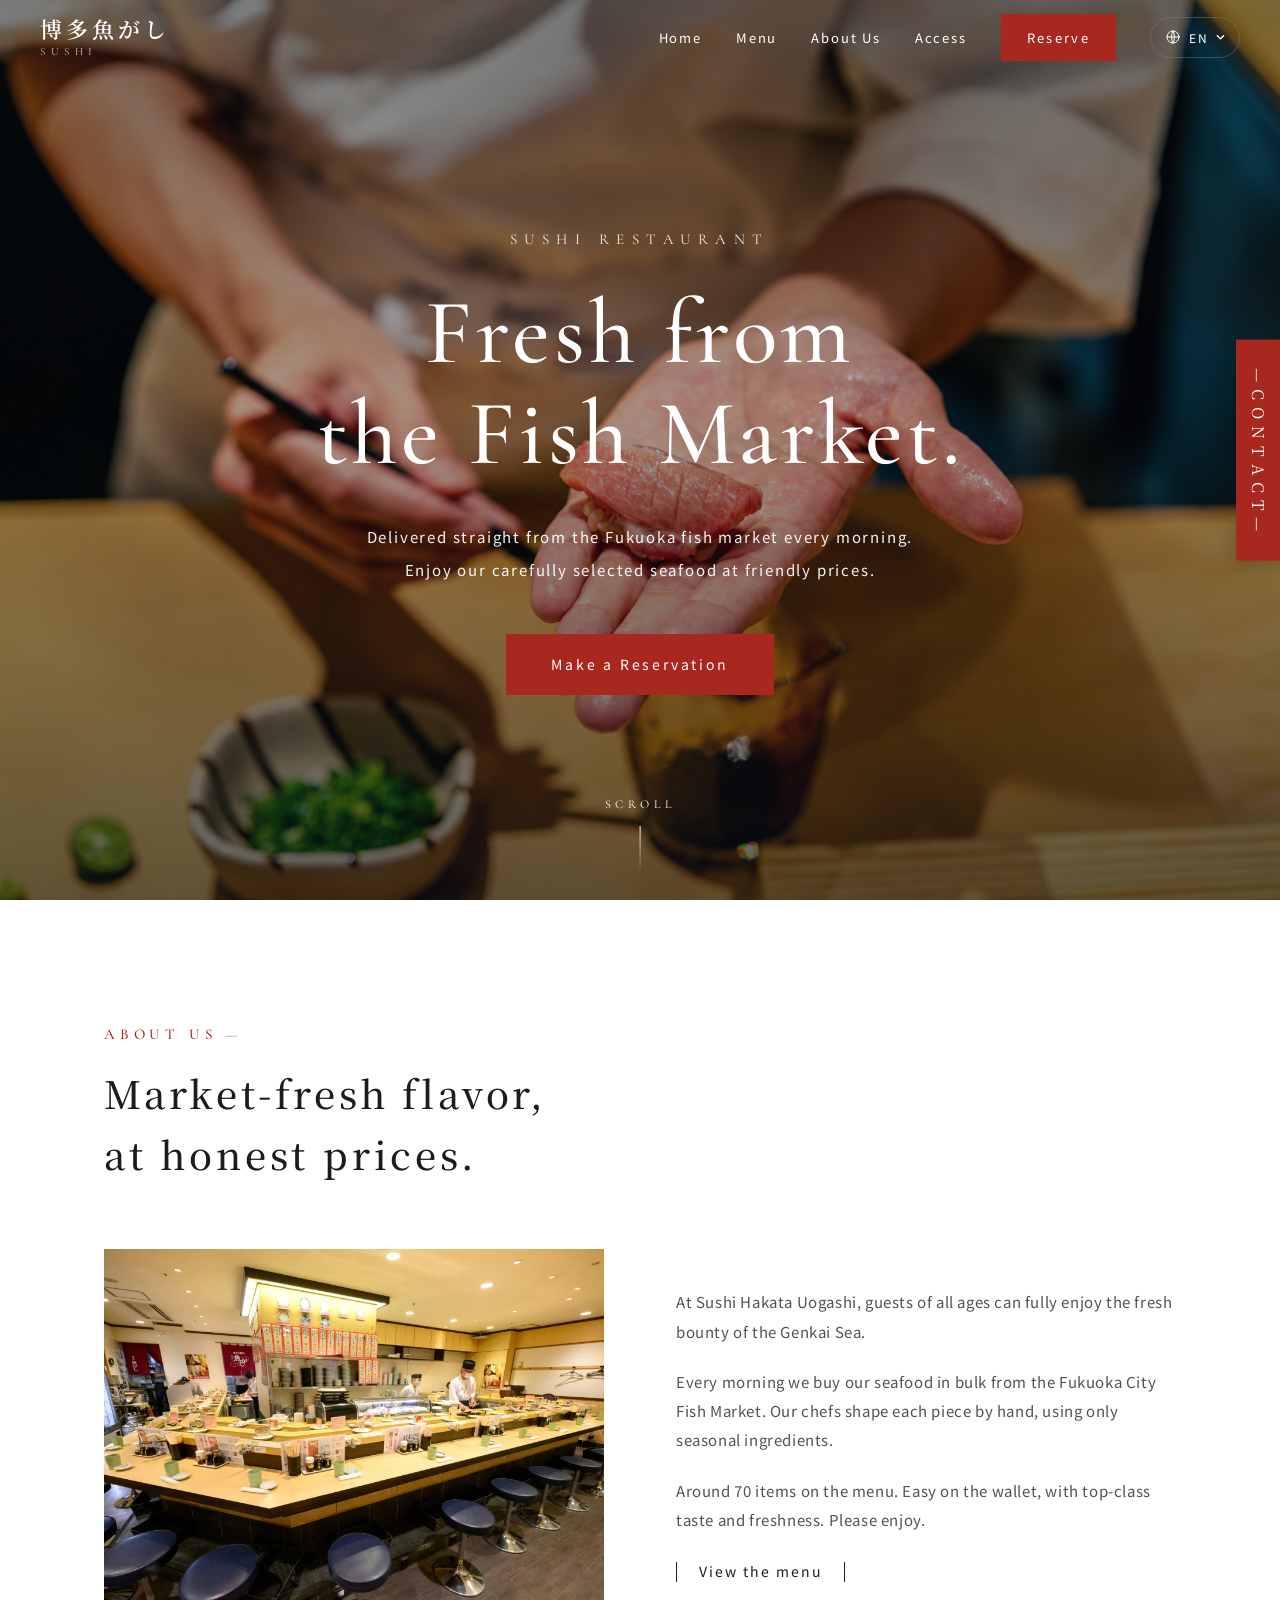
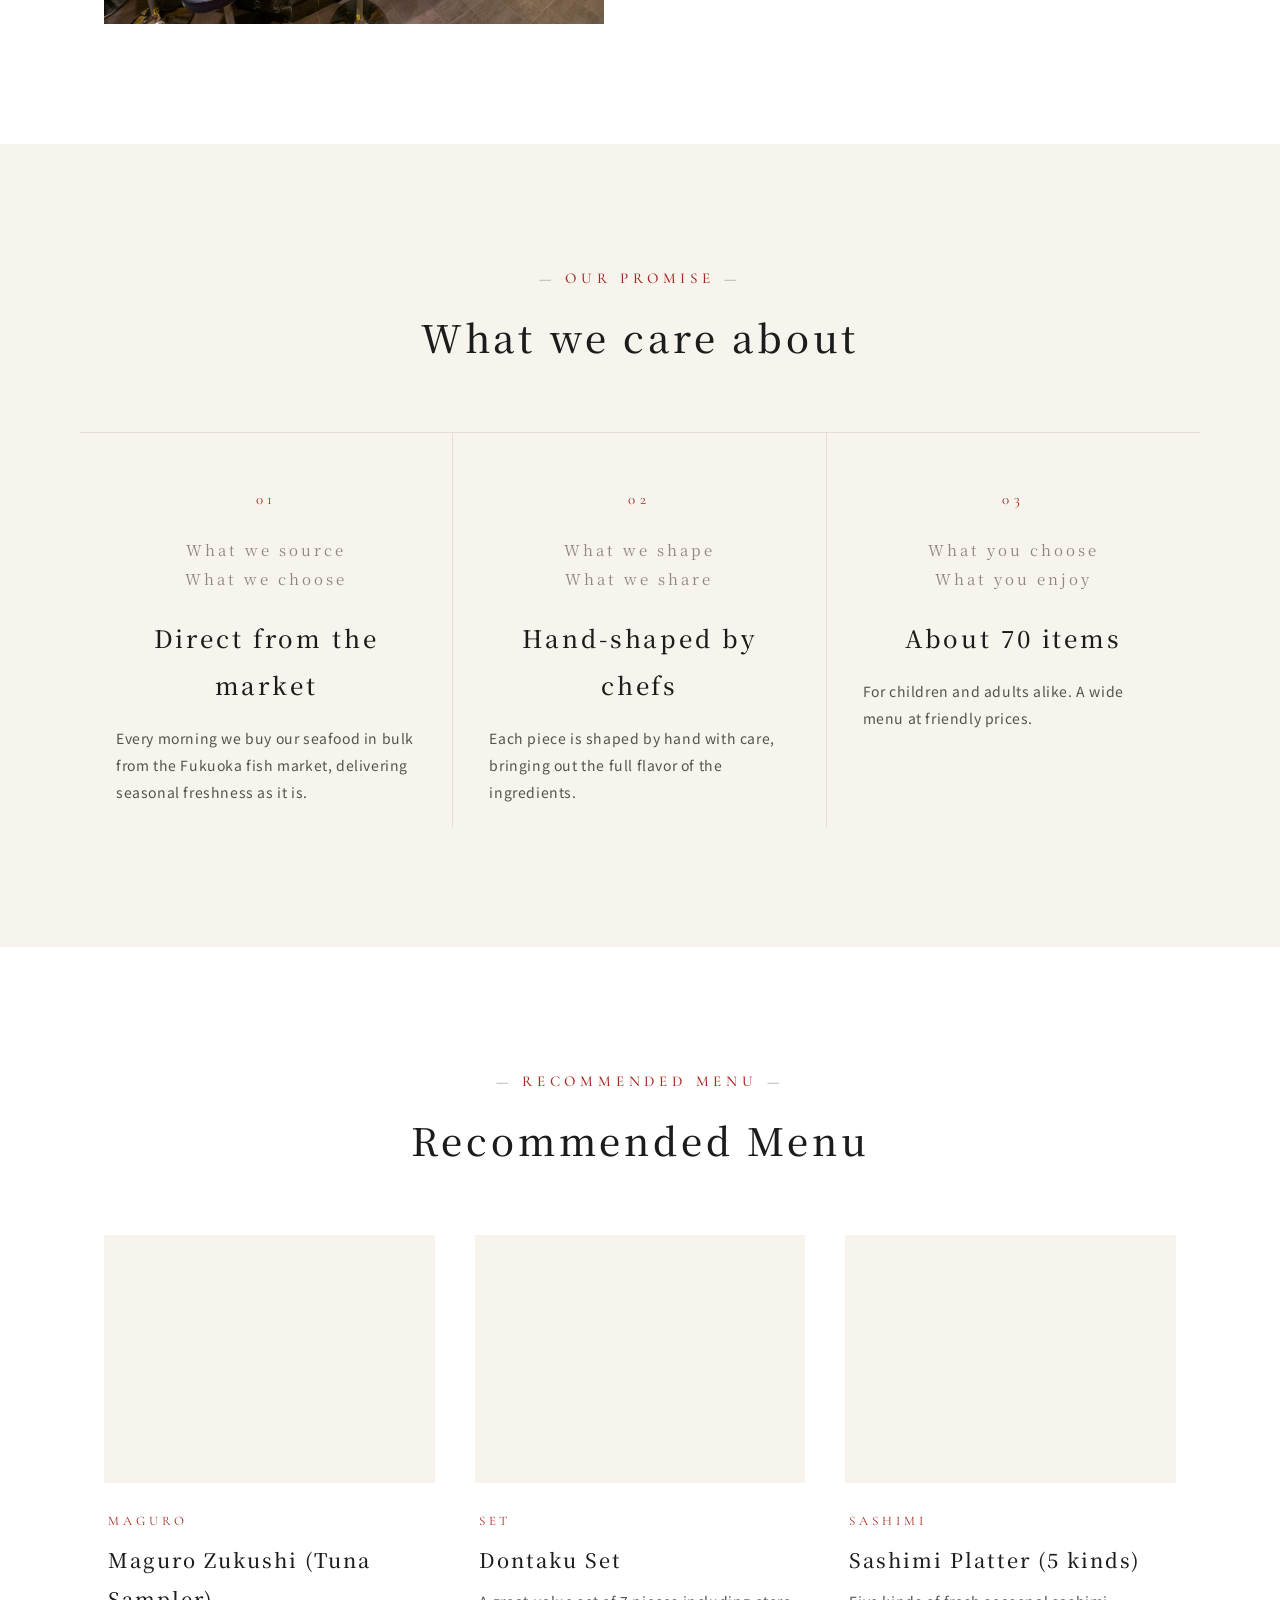
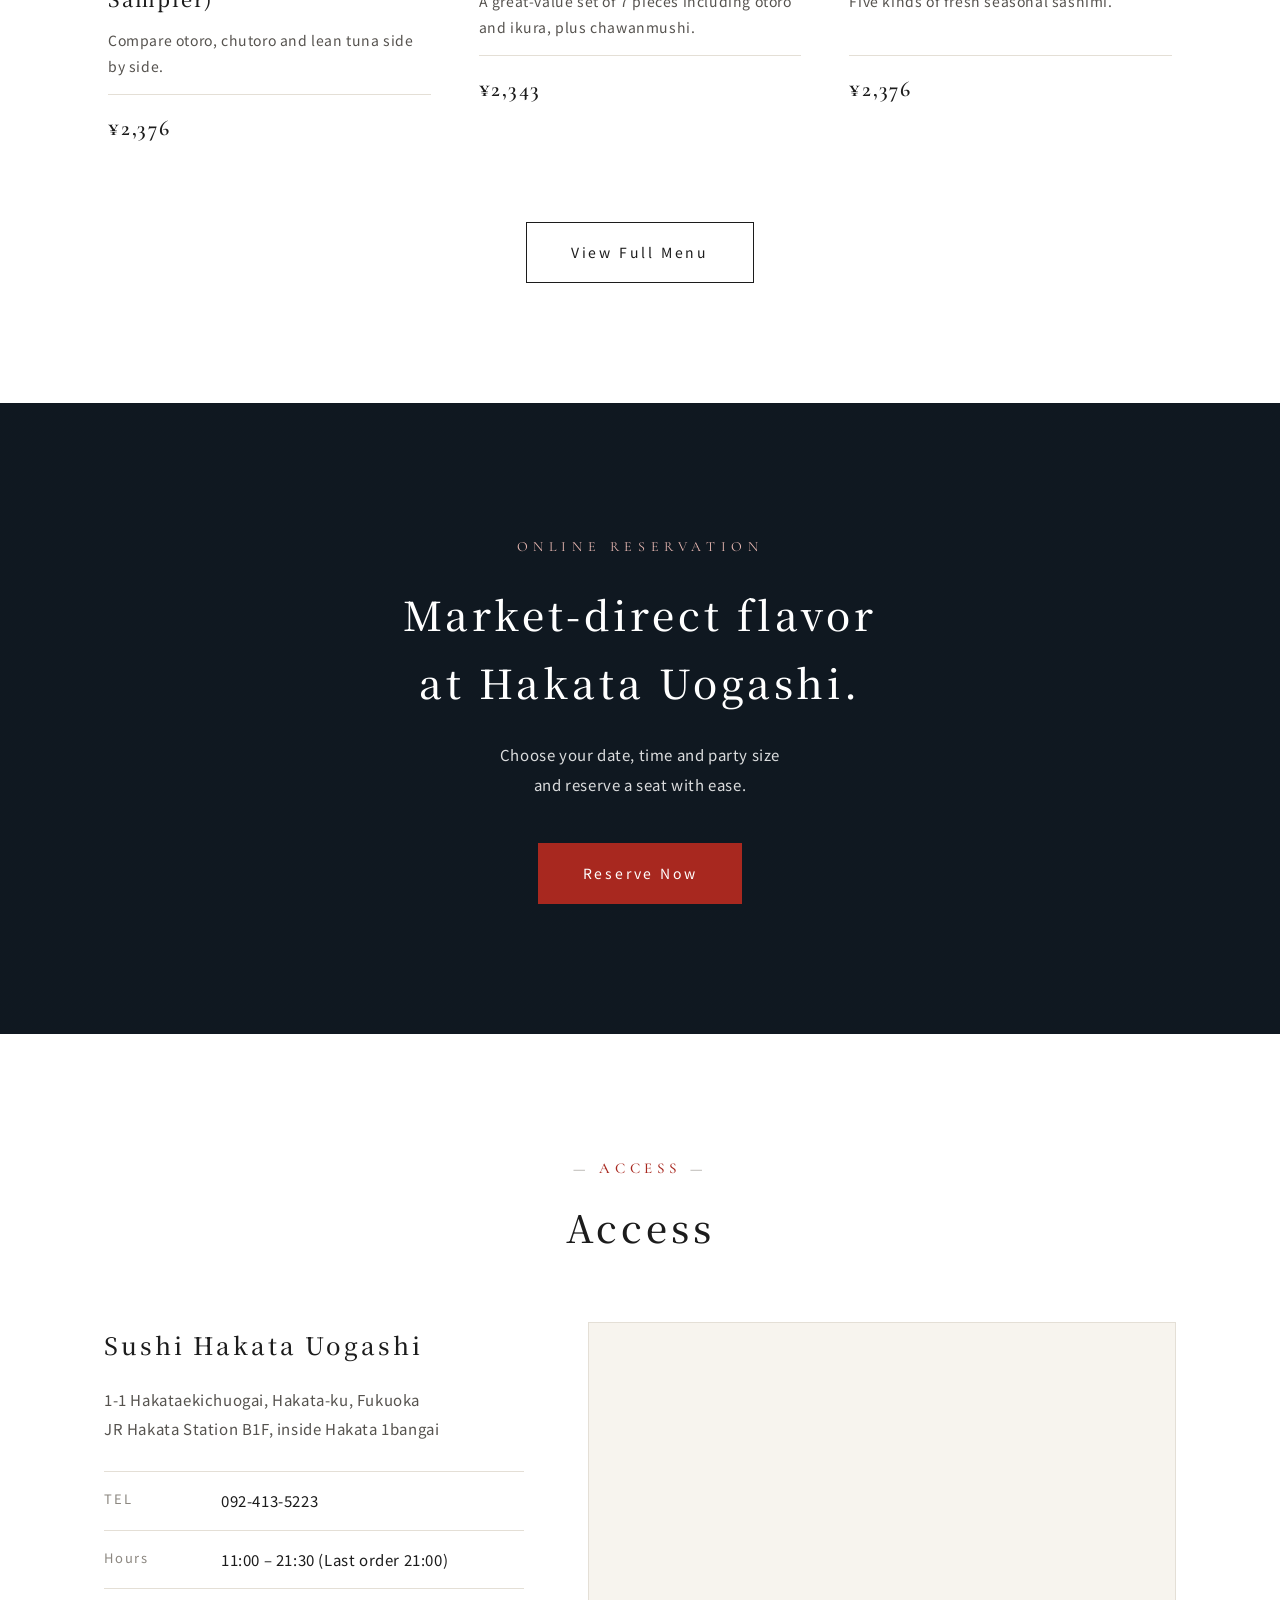
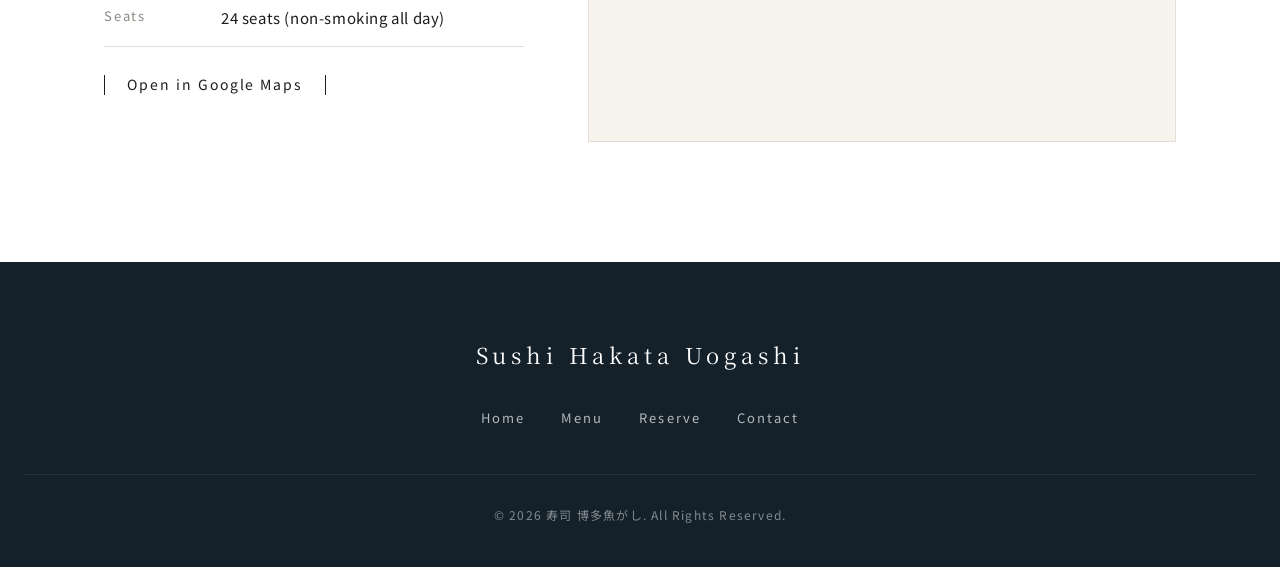
==== commit 82856fa0: "fix file" ====
--- a/index.html
+++ b/index.html
@@ -15,13 +15,6 @@
         rel="stylesheet">
 
     <link rel="stylesheet" href="css/style.css">
-    <style>
-        .hero {
-            background-image: url(/60e7265a-cf61-4b91-a606-9f6376a3b855.png);
-            background-size: cover;
-            background-position: center;
-        }
-    </style>
 </head>
 
 <body class="home">
@@ -130,7 +123,7 @@
 
                 <div class="about-image reveal">
                     <img onerror="this.style.visibility='hidden'"
-                        src="https://www.hakata-1bangai.com/data/shops/13/13_2_m.jpg" alt="寿司 博多魚がし">
+                        src="./image/uogashi_home.webp" alt="寿司 博多魚がし">
                 </div>
 
                 <div class="about-text reveal">
--- a/css/style.css
+++ b/css/style.css
@@ -423,6 +423,9 @@
    Hero
 ========================================================= */
 .hero {
+    background-image: url(../image/sushi.png);
+    background-size: cover;
+    background-position: center;
     position: relative;
     min-height: 100vh;
     min-height: 100svh;
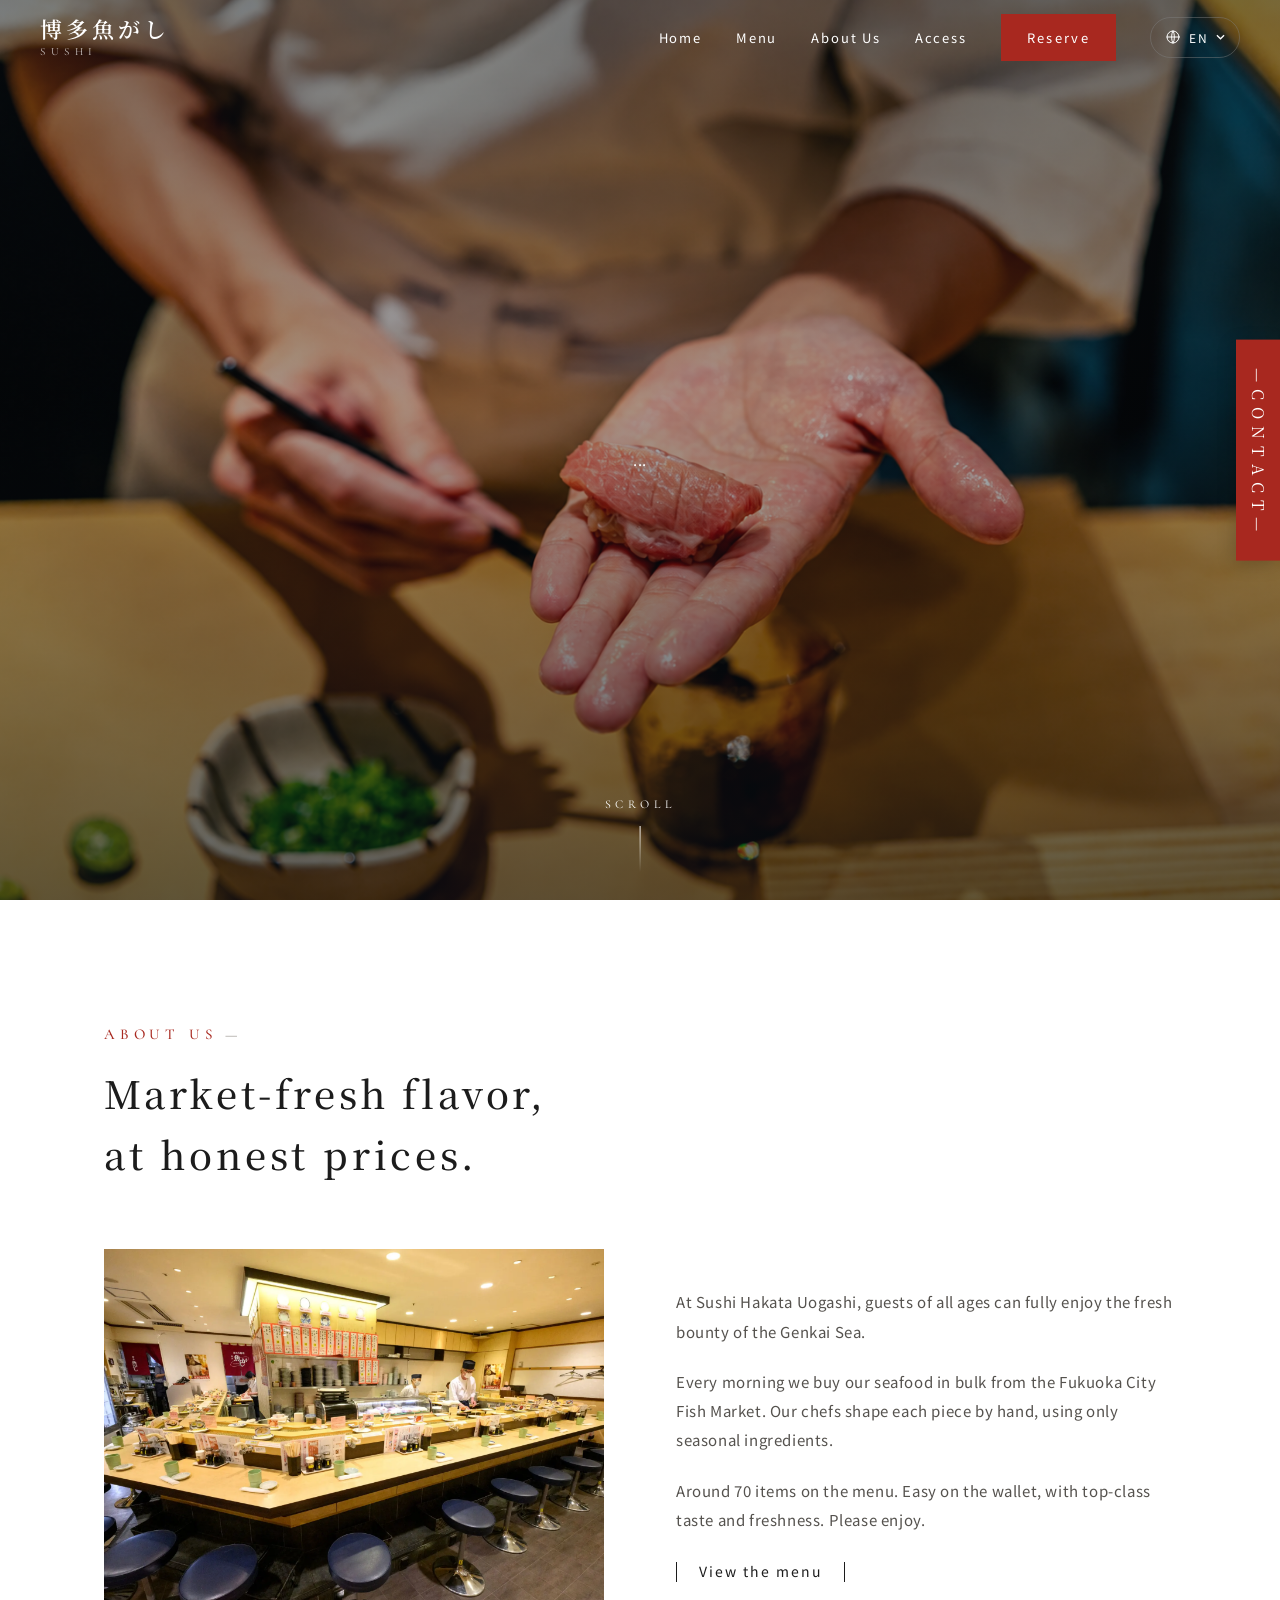
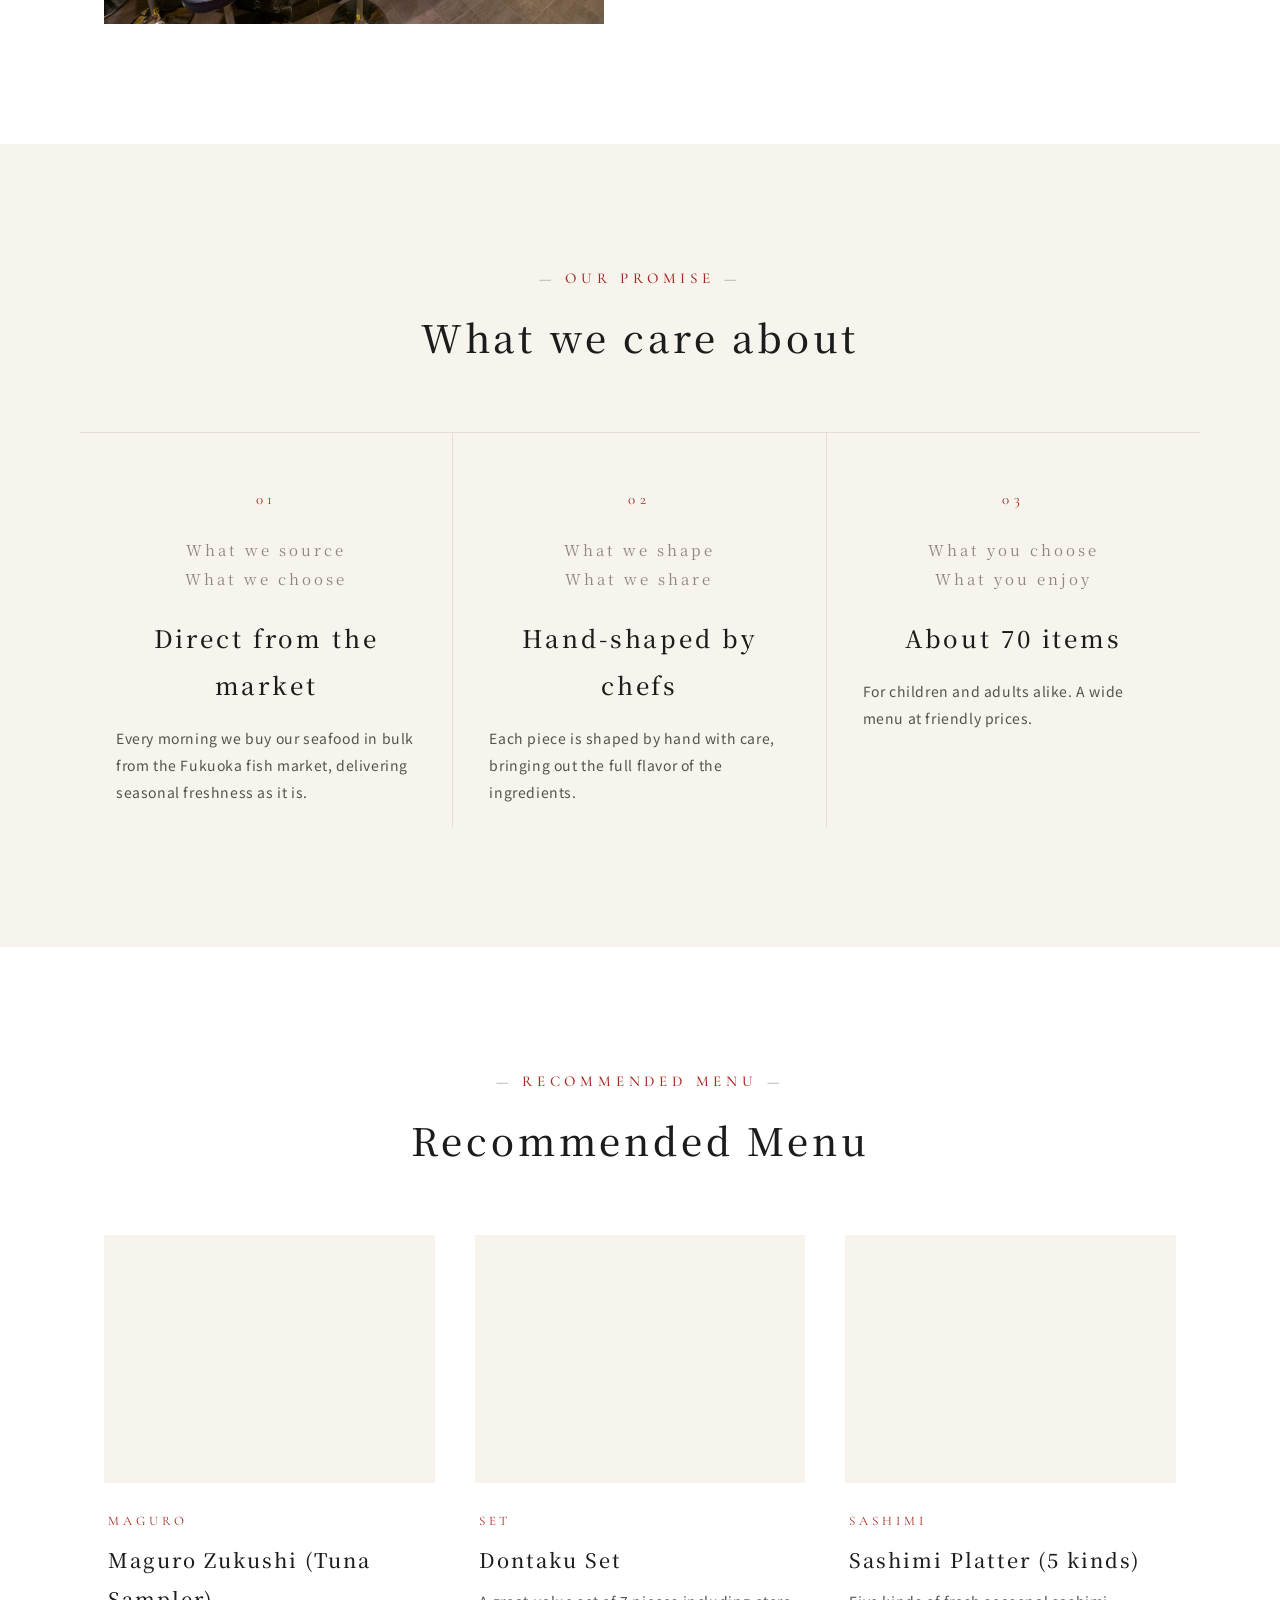
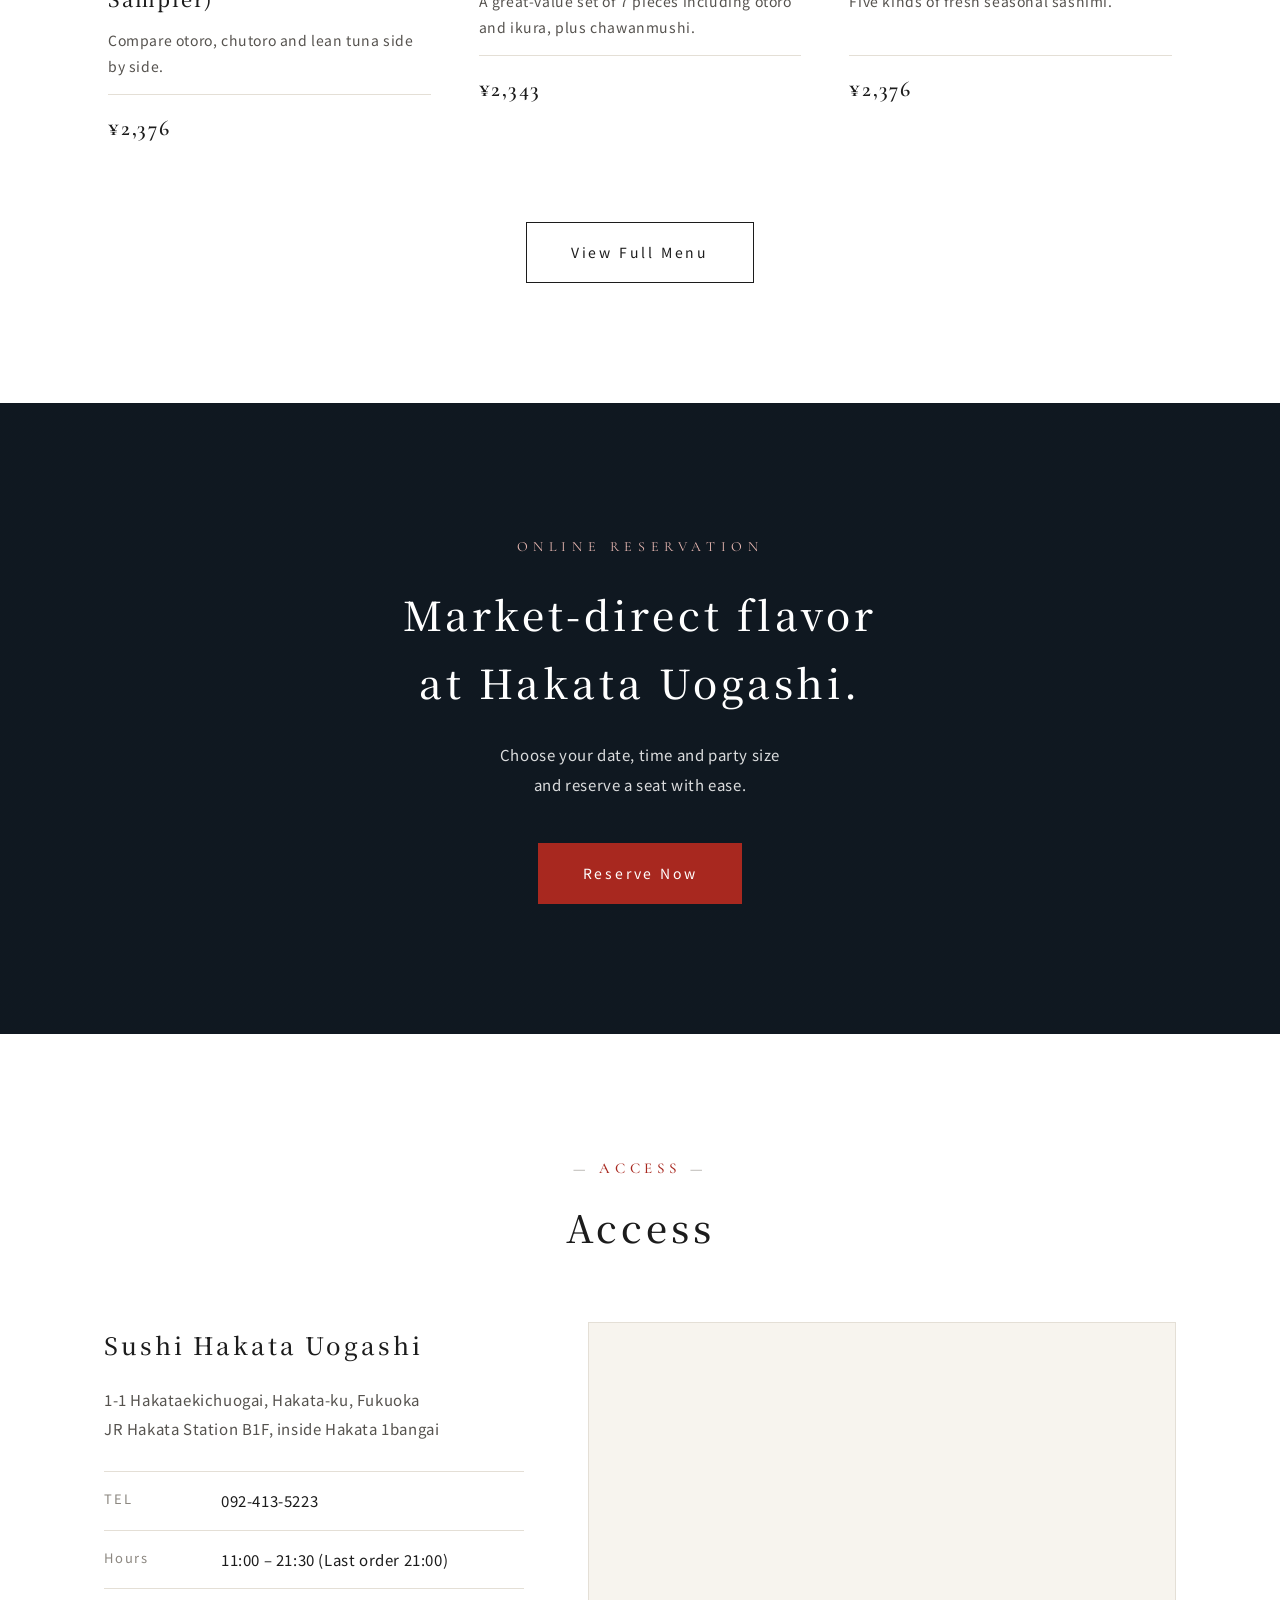
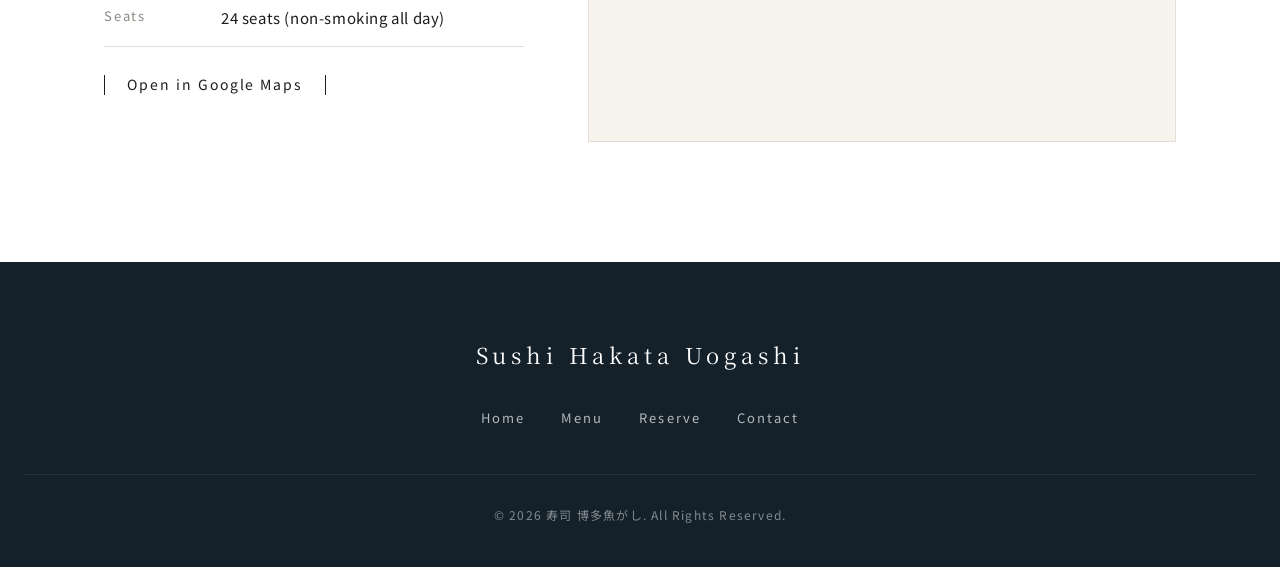
==== commit 329fbc47: "fix file" ====
--- a/index.html
+++ b/index.html
@@ -52,9 +52,8 @@
             <div class="lang-switcher" id="lang-switcher">
                 <button class="lang-btn" type="button" aria-haspopup="true" aria-expanded="false"
                     data-i18n-aria="lang.label" aria-label="言語を選択">
-                    <svg class="lang-icon" viewBox="0 0 24 24" width="16" height="16" fill="none"
-                        stroke="currentColor" stroke-width="1.5" stroke-linecap="round" stroke-linejoin="round"
-                        aria-hidden="true">
+                    <svg class="lang-icon" viewBox="0 0 24 24" width="16" height="16" fill="none" stroke="currentColor"
+                        stroke-width="1.5" stroke-linecap="round" stroke-linejoin="round" aria-hidden="true">
                         <circle cx="12" cy="12" r="9" />
                         <path d="M3 12h18" />
                         <path d="M12 3c2.8 3 2.8 15 0 18M12 3c-2.8 3-2.8 15 0 18" />
@@ -85,26 +84,18 @@
         ========================== -->
         <section class="hero">
 
+            <img class="hero-image" src="./image/sushi.png" alt="寿司 博多魚がし">
+
             <div class="hero-overlay"></div>
 
             <div class="hero-content">
-
-                <p class="hero-subtitle" data-i18n="hero.sub">SUSHI RESTAURANT</p>
-
-                <h1>Fresh from<br>the Fish Market.</h1>
-
-                <p class="hero-description" data-i18n="hero.desc">
-                    毎朝、福岡市魚市場から直送。<br>自慢の厳選ネタをお手軽価格でお楽しみください。
-                </p>
-
-                <a href="reservation.html" class="btn btn-primary" data-i18n="hero.cta">ご予約はこちら</a>
-
-            </div>
-
-            <a href="#about" class="hero-scroll" aria-label="Scroll">
-                <span data-i18n="hero.scroll">SCROLL</span>
+                ...
+            </div>
+
+            <div class="hero-scroll">
+                <span>SCROLL</span>
                 <i></i>
-            </a>
+            </div>
 
         </section>
 
@@ -122,8 +113,7 @@
             <div class="about-content">
 
                 <div class="about-image reveal">
-                    <img onerror="this.style.visibility='hidden'"
-                        src="./image/uogashi_home.webp" alt="寿司 博多魚がし">
+                    <img onerror="this.style.visibility='hidden'" src="./image/uogashi_home.webp" alt="寿司 博多魚がし">
                 </div>
 
                 <div class="about-text reveal">
--- a/css/style.css
+++ b/css/style.css
@@ -423,9 +423,6 @@
    Hero
 ========================================================= */
 .hero {
-    background-image: url(../image/sushi.png);
-    background-size: cover;
-    background-position: center;
     position: relative;
     min-height: 100vh;
     min-height: 100svh;
@@ -437,7 +434,14 @@
     background-color: var(--navy);
     overflow: hidden;
 }
-
+.hero-image {
+    position: absolute;
+    inset: 0;
+    width: 100%;
+    height: 100%;
+    object-fit: cover;
+    z-index: 0;
+}
 .hero-overlay {
     position: absolute;
     inset: 0;
@@ -1607,4 +1611,4 @@
     .page-hero.has-image {
         padding: 100px 20px 80px;
     }
-}+}
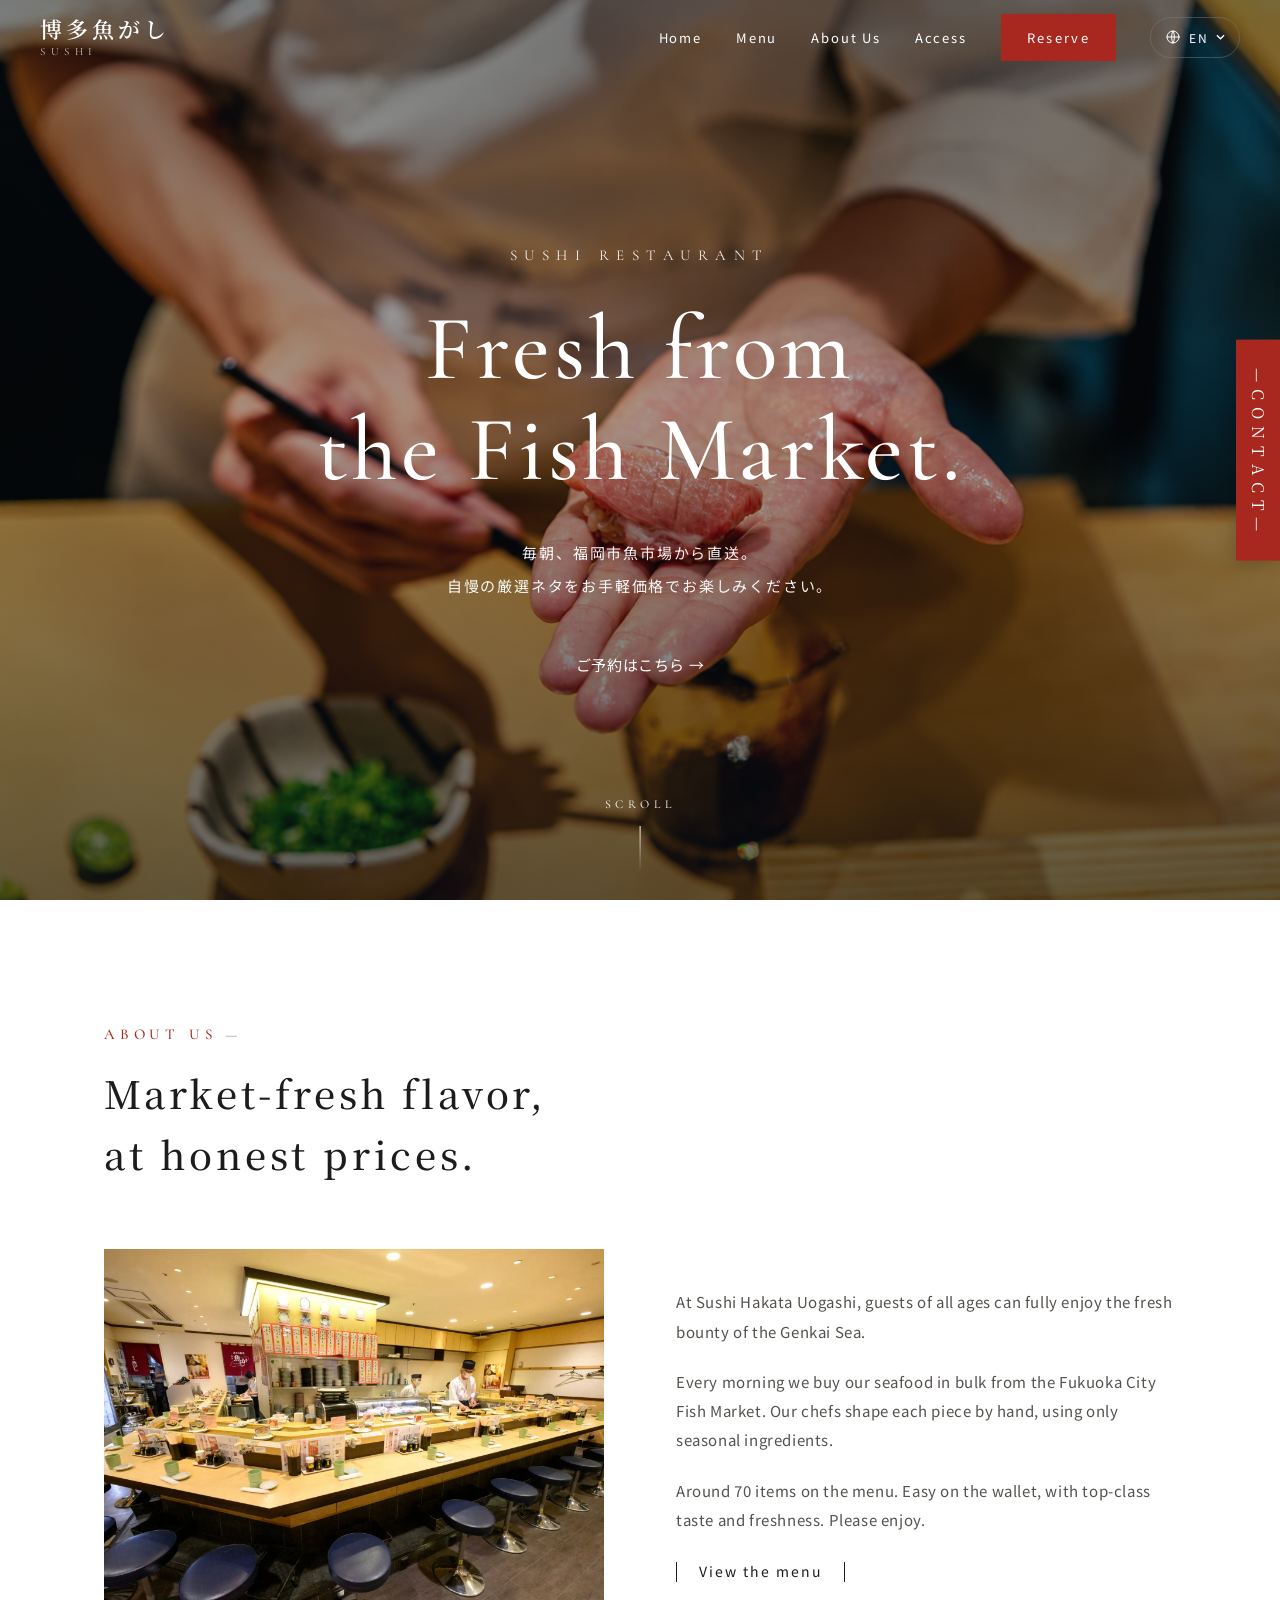
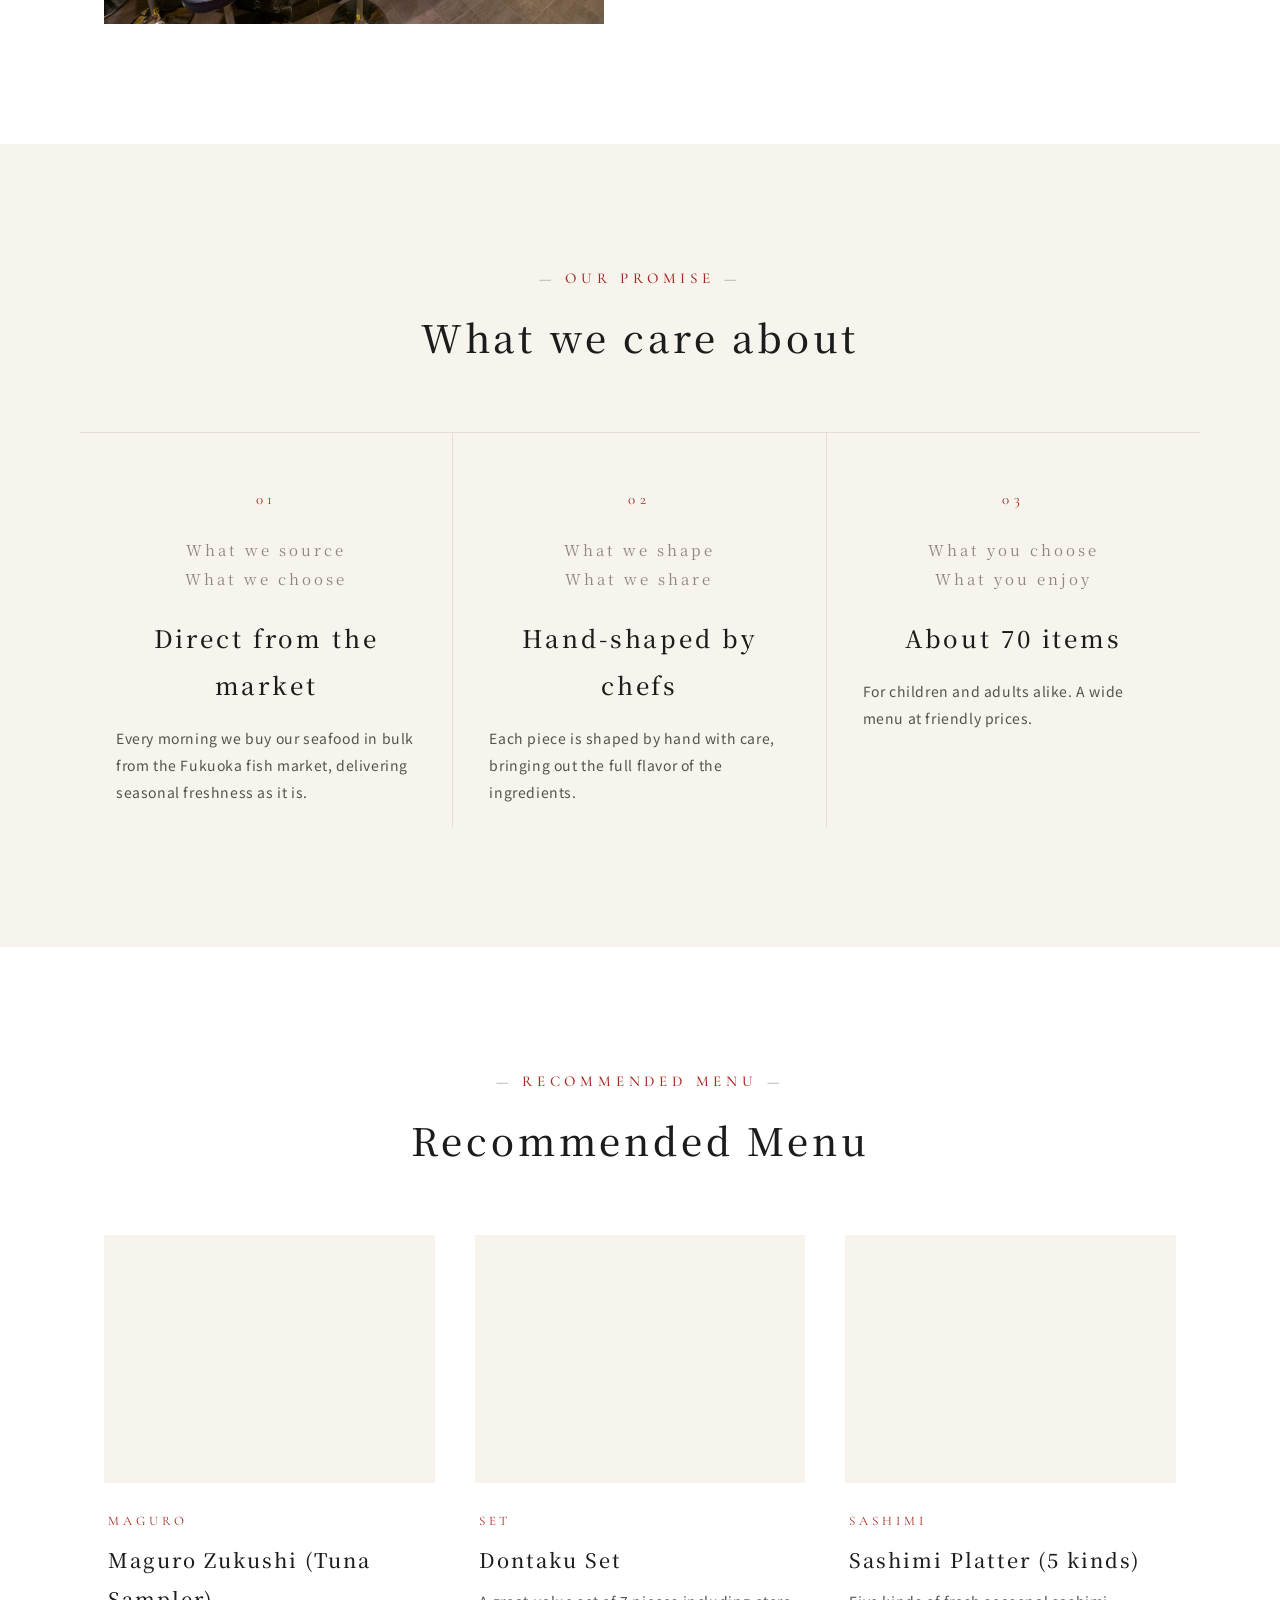
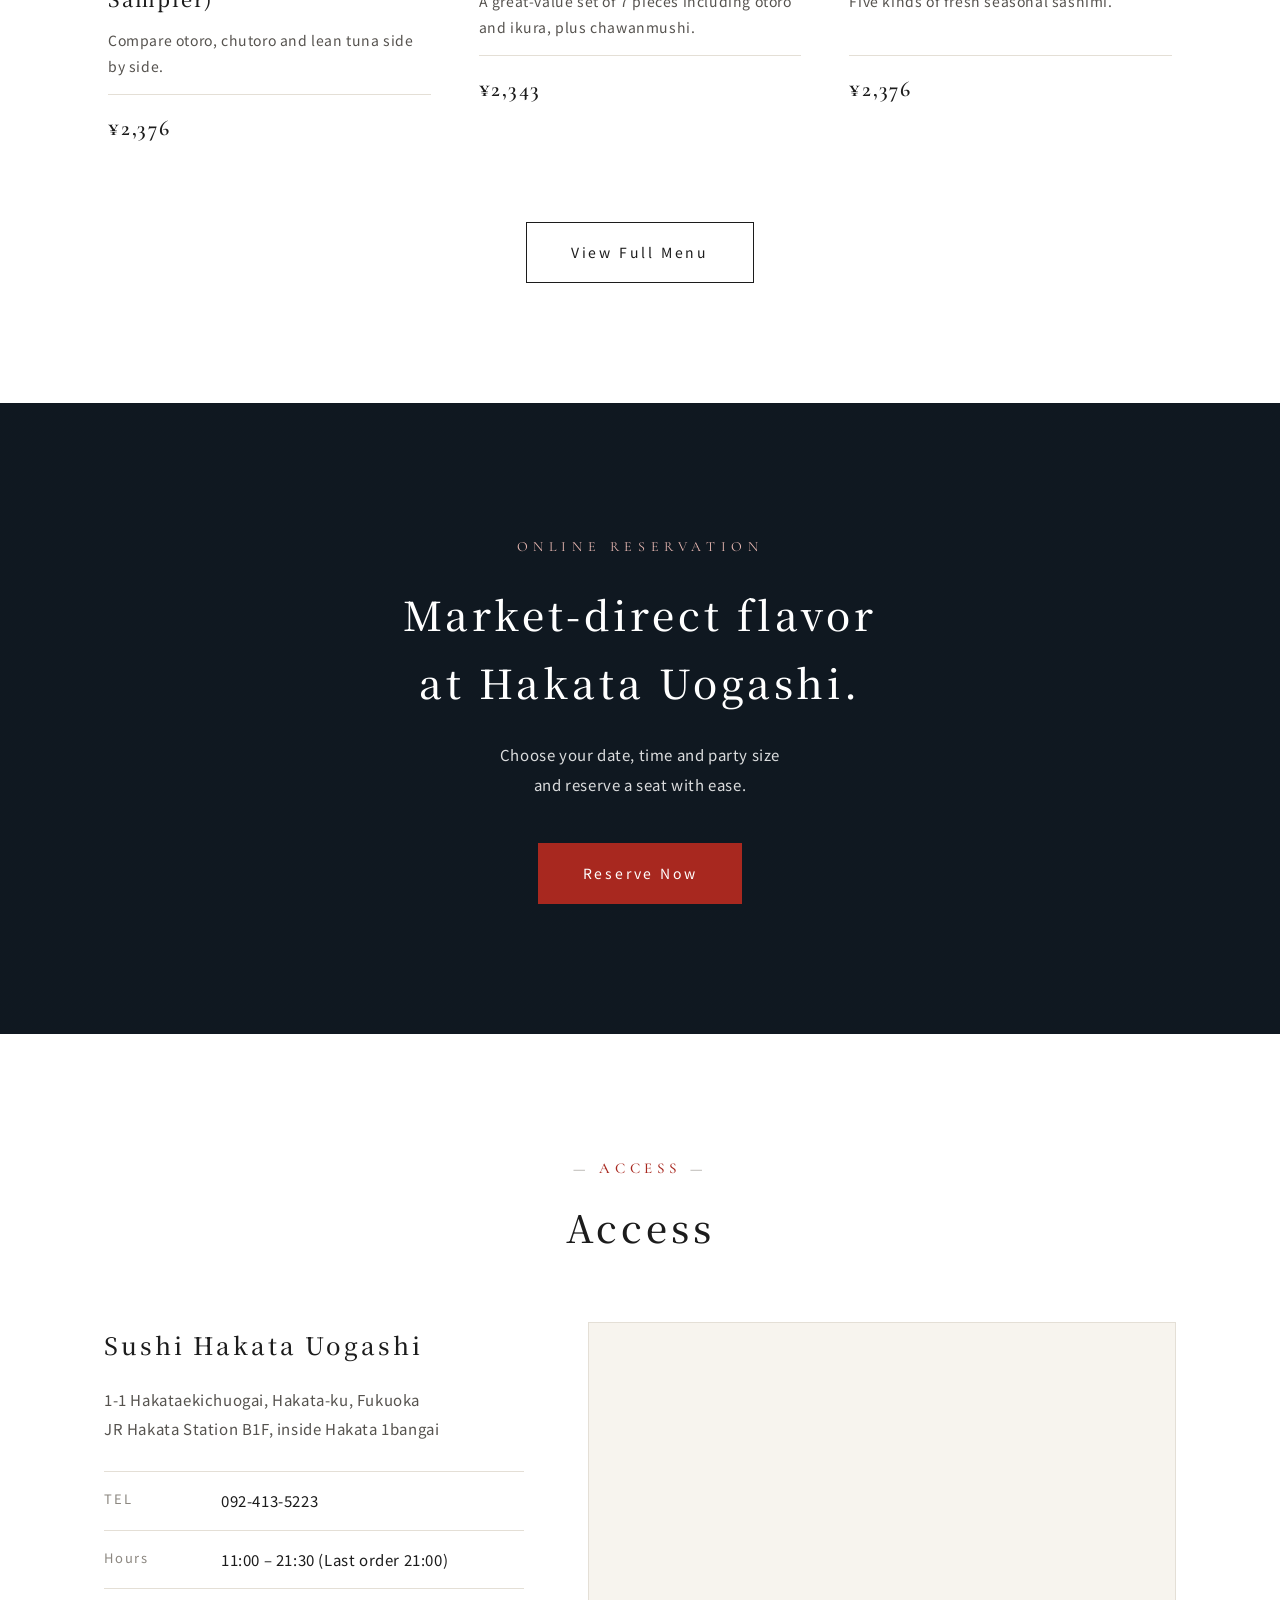
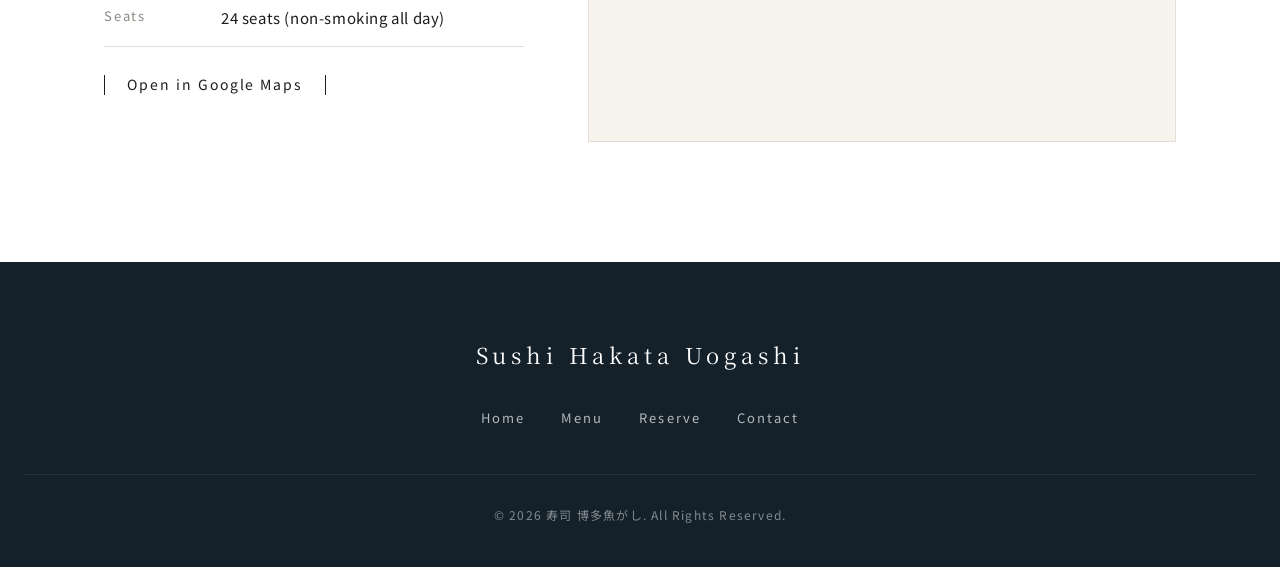
==== commit 61458594: "fix html" ====
--- a/index.html
+++ b/index.html
@@ -84,12 +84,27 @@
         ========================== -->
         <section class="hero">
 
-            <img class="hero-image" src="./image/sushi.png" alt="寿司 博多魚がし">
+            <img class="hero-image" src="image/sushi.png" alt="寿司 博多魚がし">
 
             <div class="hero-overlay"></div>
 
             <div class="hero-content">
-                ...
+                <p class="hero-subtitle">SUSHI RESTAURANT</p>
+
+                <h1>
+                    Fresh from<br>
+                    the Fish Market.
+                </h1>
+
+                <p class="hero-description">
+                    毎朝、福岡市魚市場から直送。<br>
+                    自慢の厳選ネタをお手軽価格でお楽しみください。
+                </p>
+
+                <a href="#" class="hero-button">
+                    ご予約はこちら →
+                </a>
+
             </div>
 
             <div class="hero-scroll">
@@ -335,4 +350,4 @@
     <script src="js/i18n.js"></script>
 </body>
 
-</html>+</html>
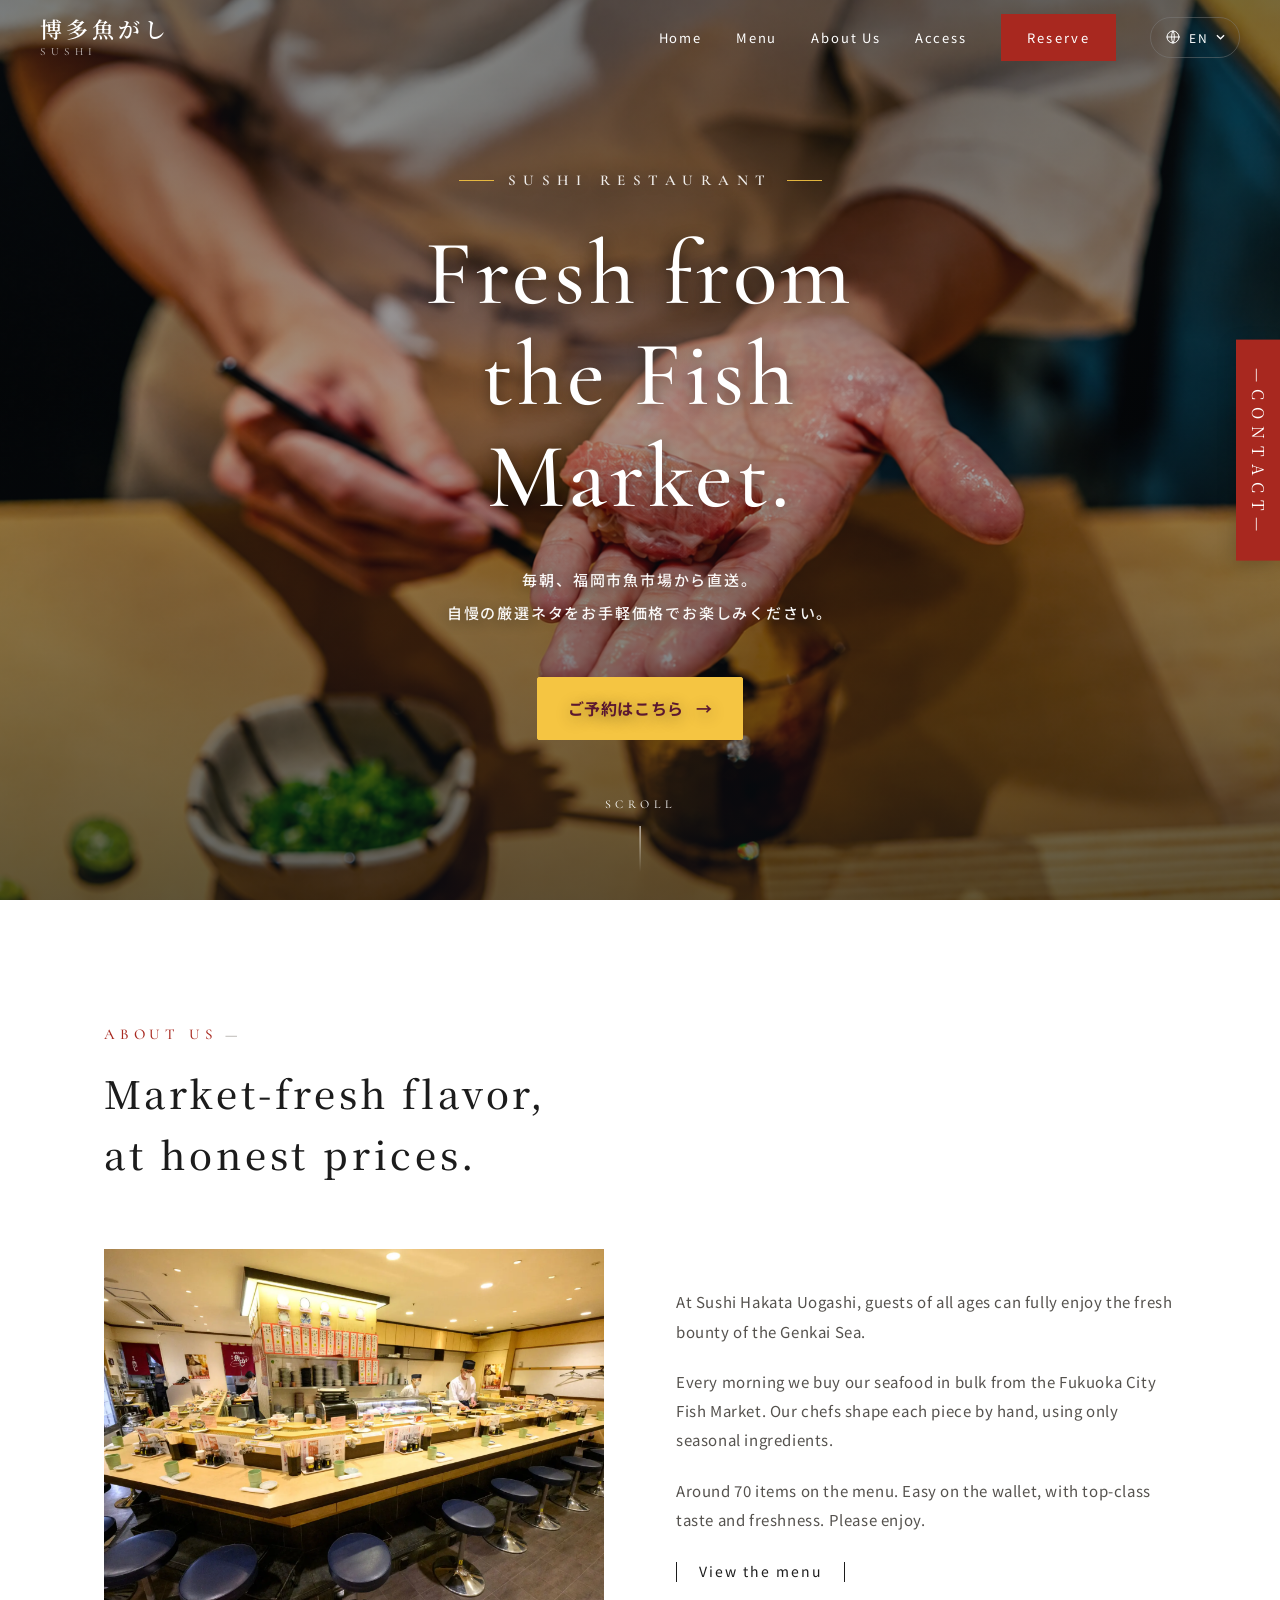
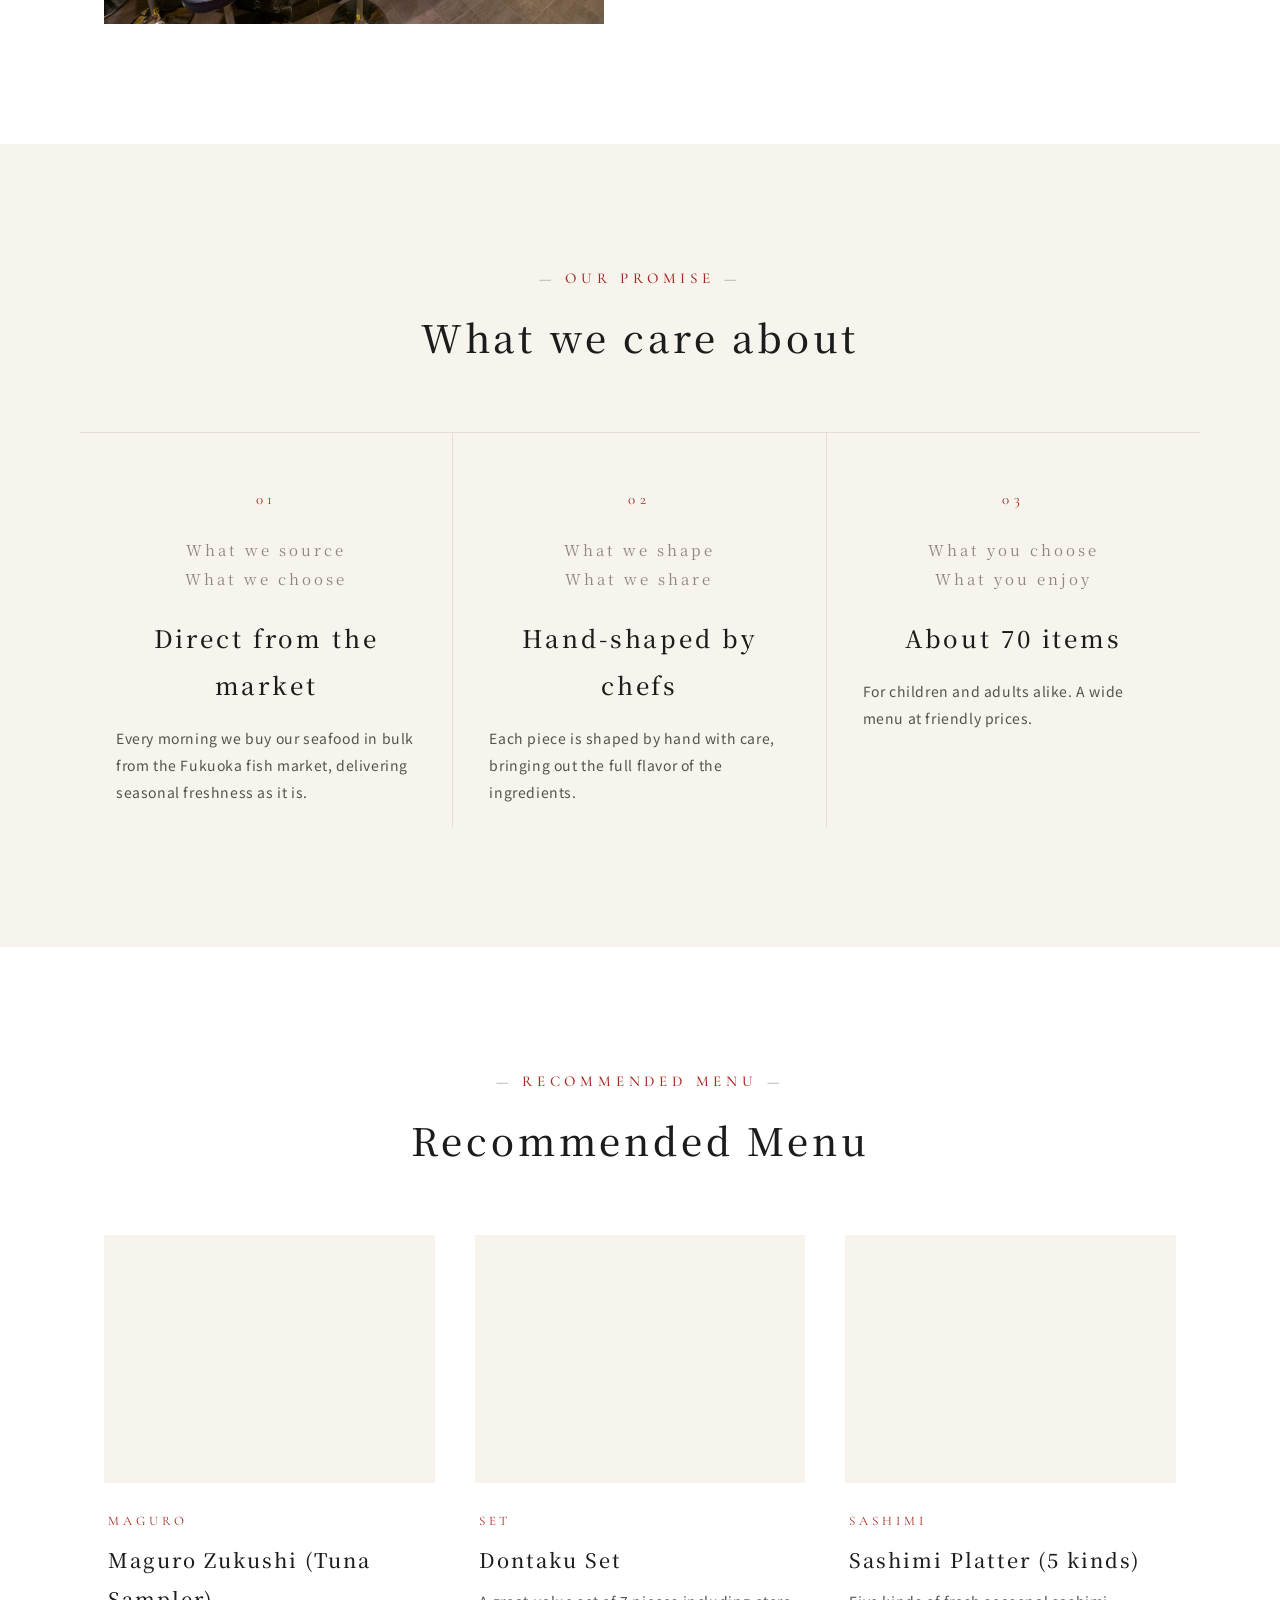
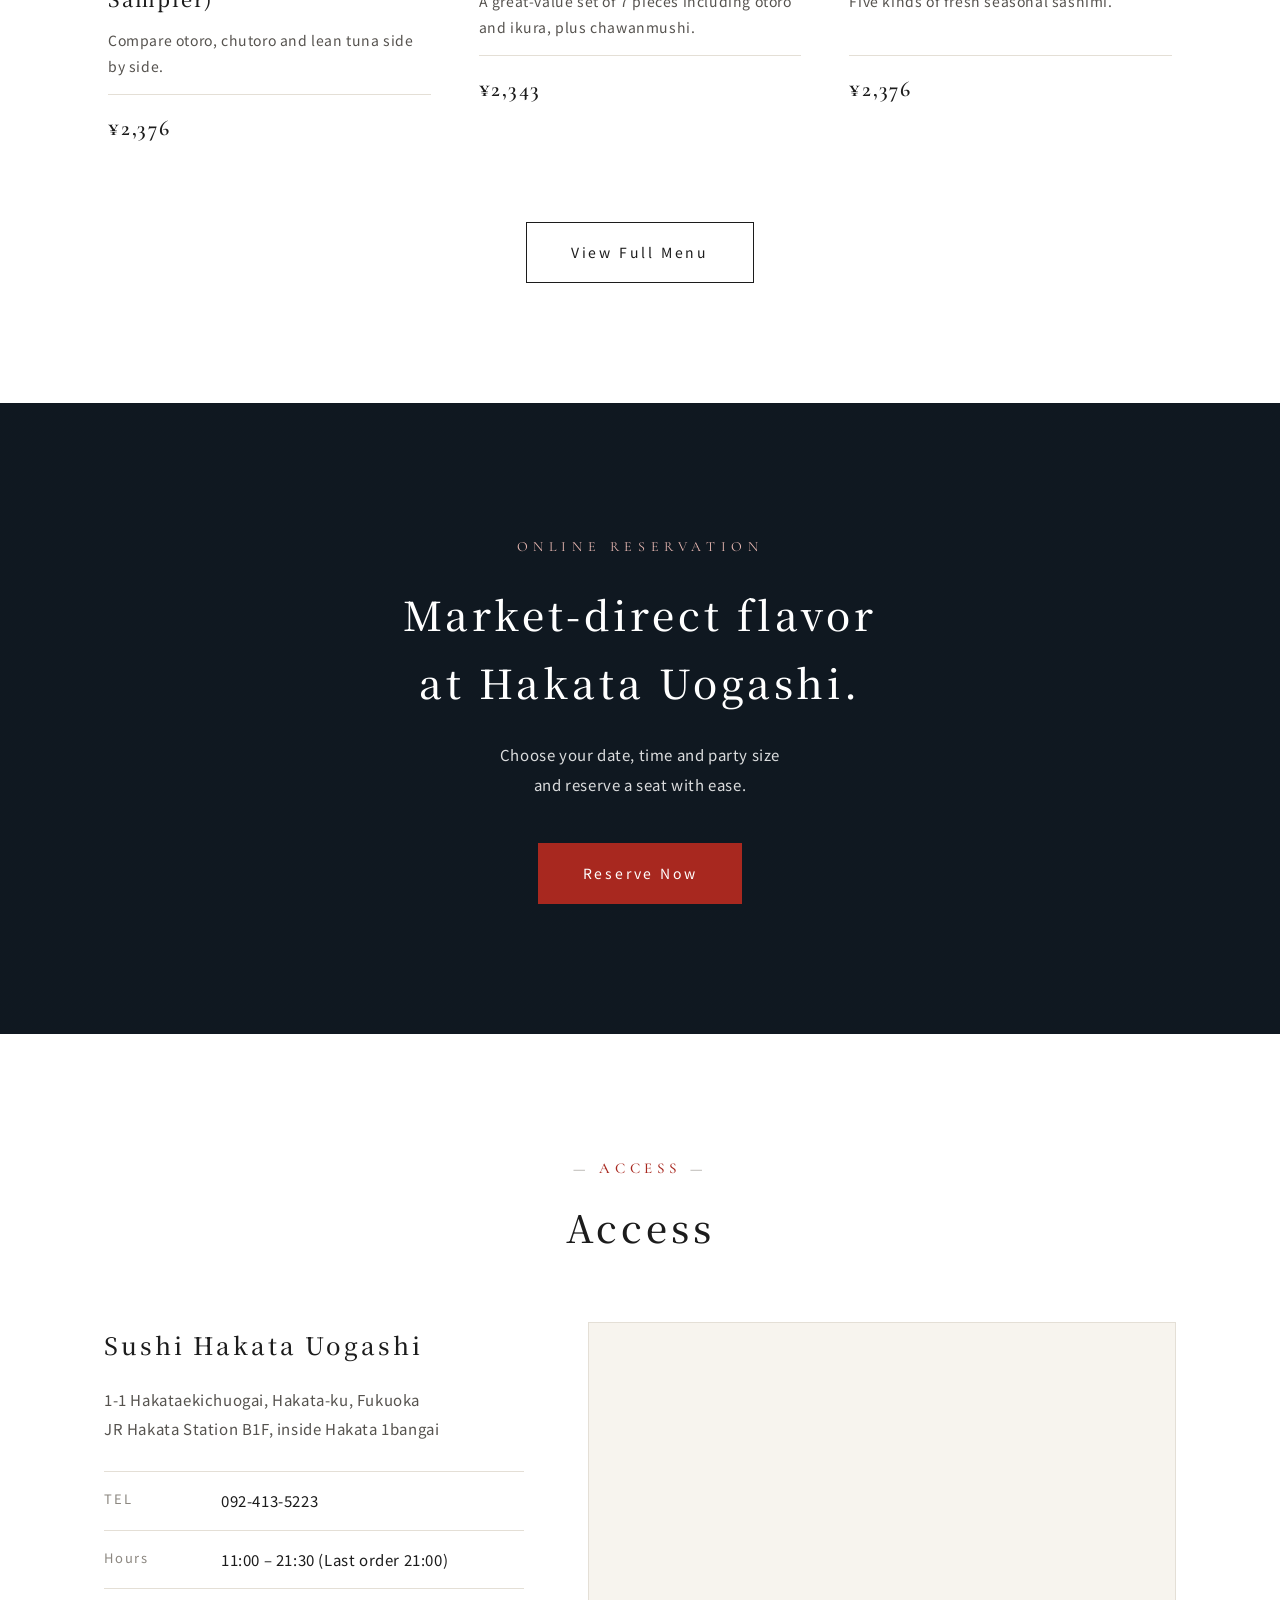
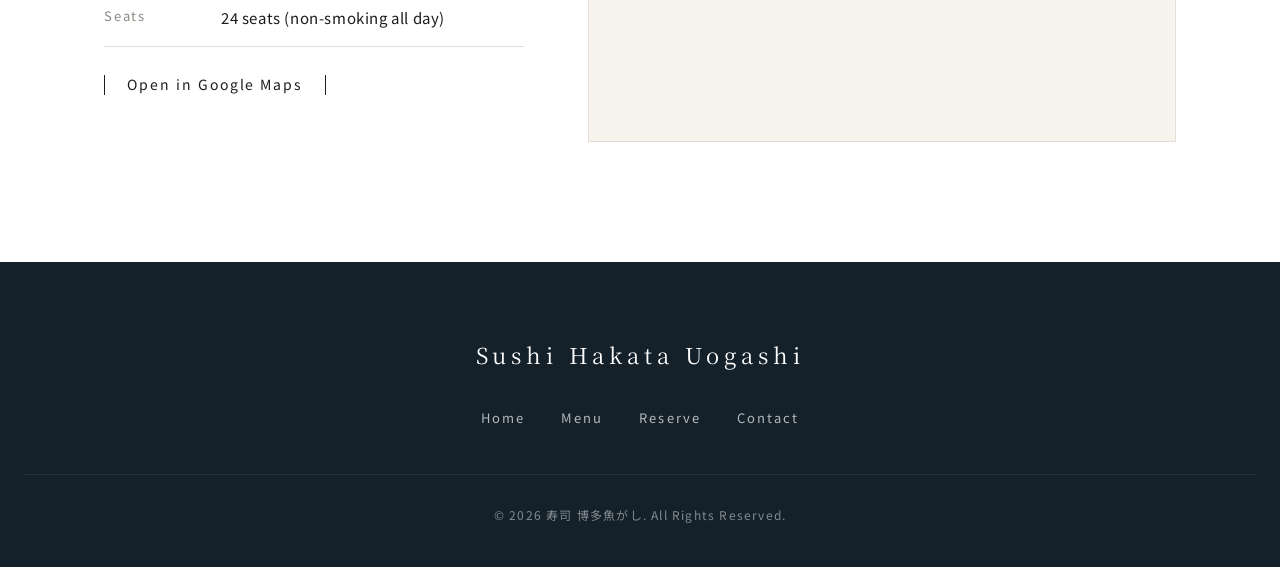
==== commit 76b2aa8b: "new fix file" ====
--- a/index.html
+++ b/index.html
@@ -89,7 +89,10 @@
             <div class="hero-overlay"></div>
 
             <div class="hero-content">
-                <p class="hero-subtitle">SUSHI RESTAURANT</p>
+
+                <p class="hero-subtitle">
+                    SUSHI RESTAURANT
+                </p>
 
                 <h1>
                     Fresh from<br>
@@ -102,7 +105,8 @@
                 </p>
 
                 <a href="#" class="hero-button">
-                    ご予約はこちら →
+                    ご予約はこちら
+                    <span>→</span>
                 </a>
 
             </div>
--- a/css/style.css
+++ b/css/style.css
@@ -449,11 +449,100 @@
         linear-gradient(180deg, rgba(10, 16, 22, 0.55) 0%, rgba(10, 16, 22, 0.35) 45%, rgba(10, 16, 22, 0.65) 100%);
 }
 
+/* =========================
+   HERO CONTENT
+========================= */
+
 .hero-content {
     position: relative;
-    z-index: 1;
-    padding: 120px 24px 100px;
-    max-width: 820px;
+    z-index: 2;
+    max-width: 650px;
+    padding: 40px;
+    color: #fff;
+    text-shadow: 0 3px 15px rgba(0, 0, 0, 0.45);
+}
+
+/* SUSHI RESTAURANT */
+.hero-subtitle {
+    display: inline-flex;
+    align-items: center;
+    gap: 14px;
+    margin: 0 0 22px;
+    font-family: "Times New Roman", serif;
+    font-size: 16px;
+    font-weight: 600;
+    letter-spacing: 7px;
+    text-transform: uppercase;
+    color: #fff;
+}
+
+.hero-subtitle::before,
+.hero-subtitle::after {
+    content: "";
+    display: block;
+    width: 35px;
+    height: 1px;
+    background: #f5c542;
+}
+
+/* Main title */
+.hero-content h1 {
+    margin: 0;
+    font-family: Georgia, "Times New Roman", serif;
+    font-size: clamp(48px, 6vw, 82px);
+    line-height: 1.05;
+    font-weight: 500;
+    letter-spacing: -2px;
+    color: #fff;
+}
+
+/* Japanese description */
+.hero-description {
+    margin: 30px 0 34px;
+    font-family:
+        "Noto Sans JP",
+        "Yu Gothic",
+        "Hiragino Kaku Gothic ProN",
+        sans-serif;
+
+    font-size: 18px;
+    line-height: 2;
+    font-weight: 500;
+    letter-spacing: 1px;
+
+    color: #fff;
+}
+
+/* Button */
+.hero-button {
+    display: inline-flex;
+    align-items: center;
+    gap: 12px;
+    padding: 15px 30px;
+    border: 1px solid #f5c542;
+    border-radius: 2px;
+    background: #f5c542;
+    color: #5b1830;
+    font-family:
+        "Noto Sans JP",
+        "Yu Gothic",
+        sans-serif;
+    font-size: 16px;
+    font-weight: 700;
+    text-decoration: none;
+    transition:
+        transform 0.25s ease,
+        box-shadow 0.25s ease,
+        background 0.25s ease;
+}
+
+.hero-button:hover {
+    transform: translateY(-3px);
+
+    background: #fff;
+    color: #5b1830;
+
+    box-shadow: 0 10px 25px rgba(0, 0, 0, 0.25);
 }
 
 .hero-subtitle {
